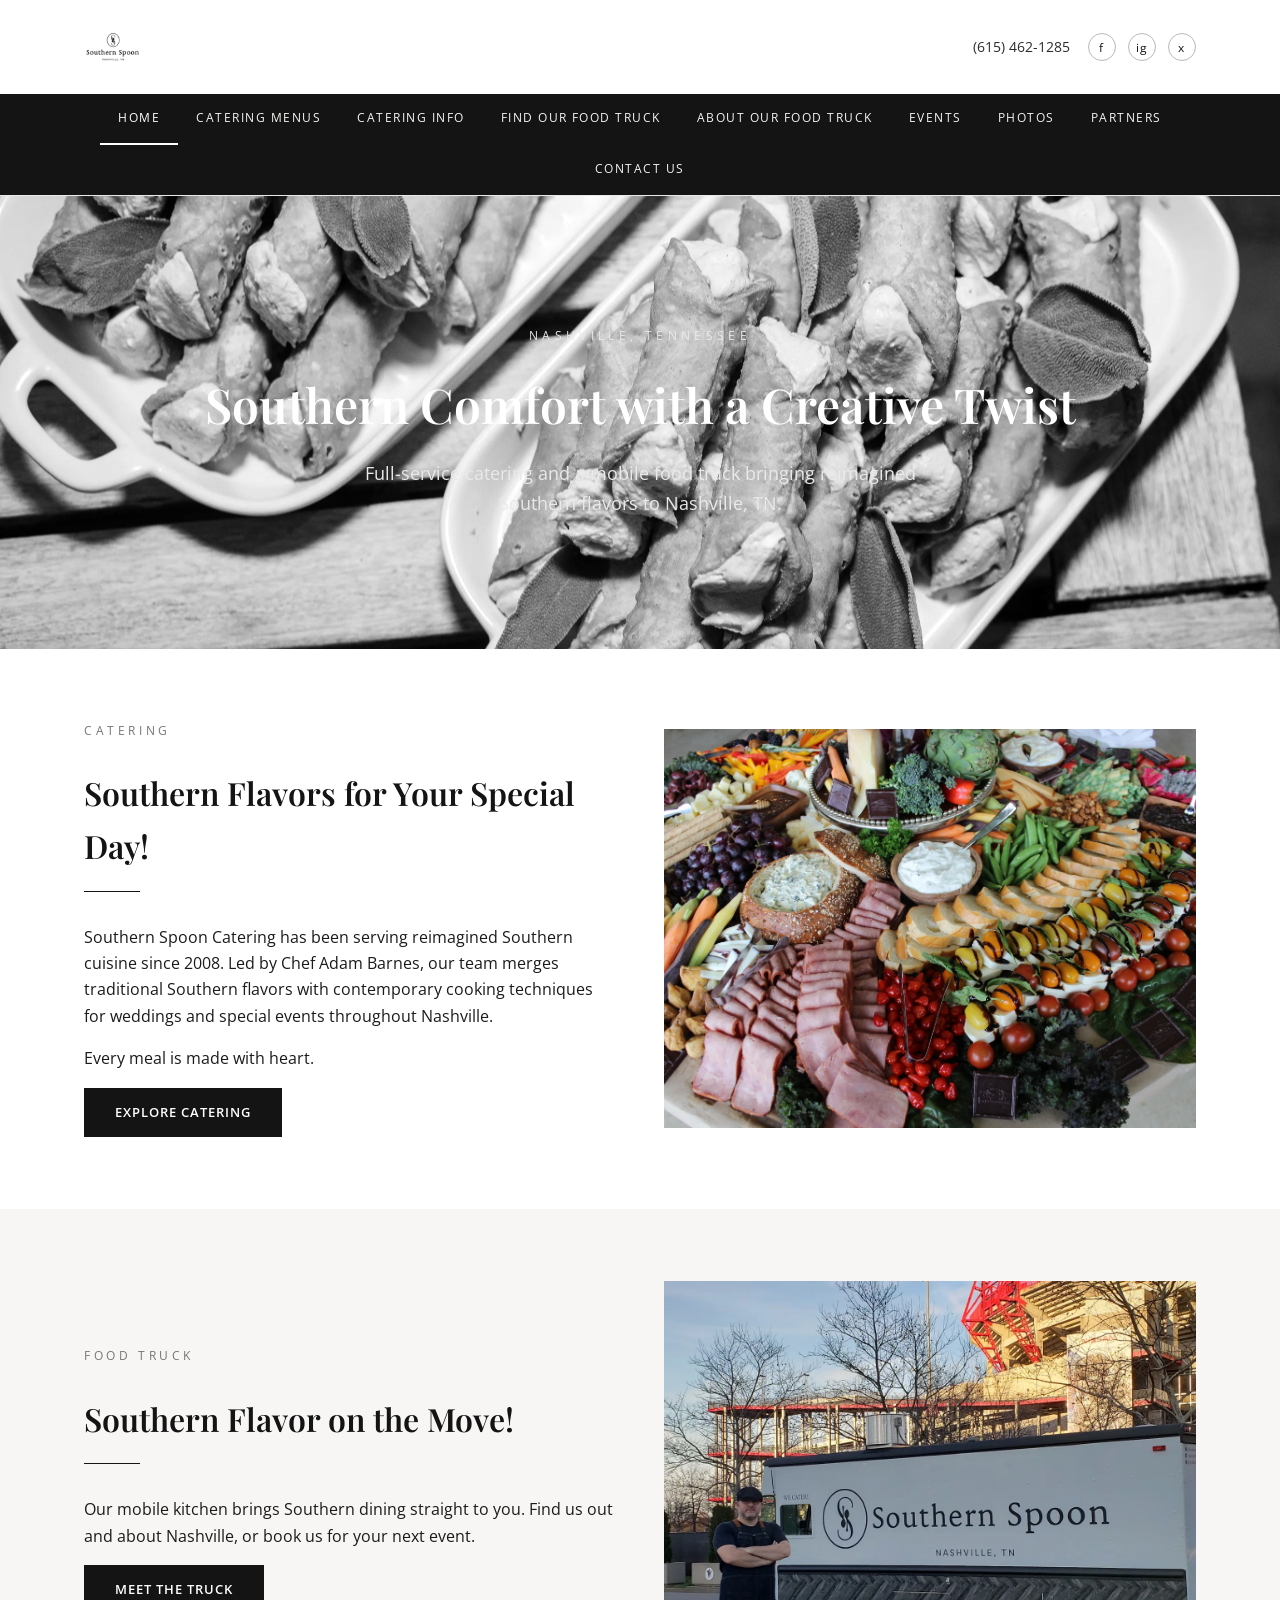
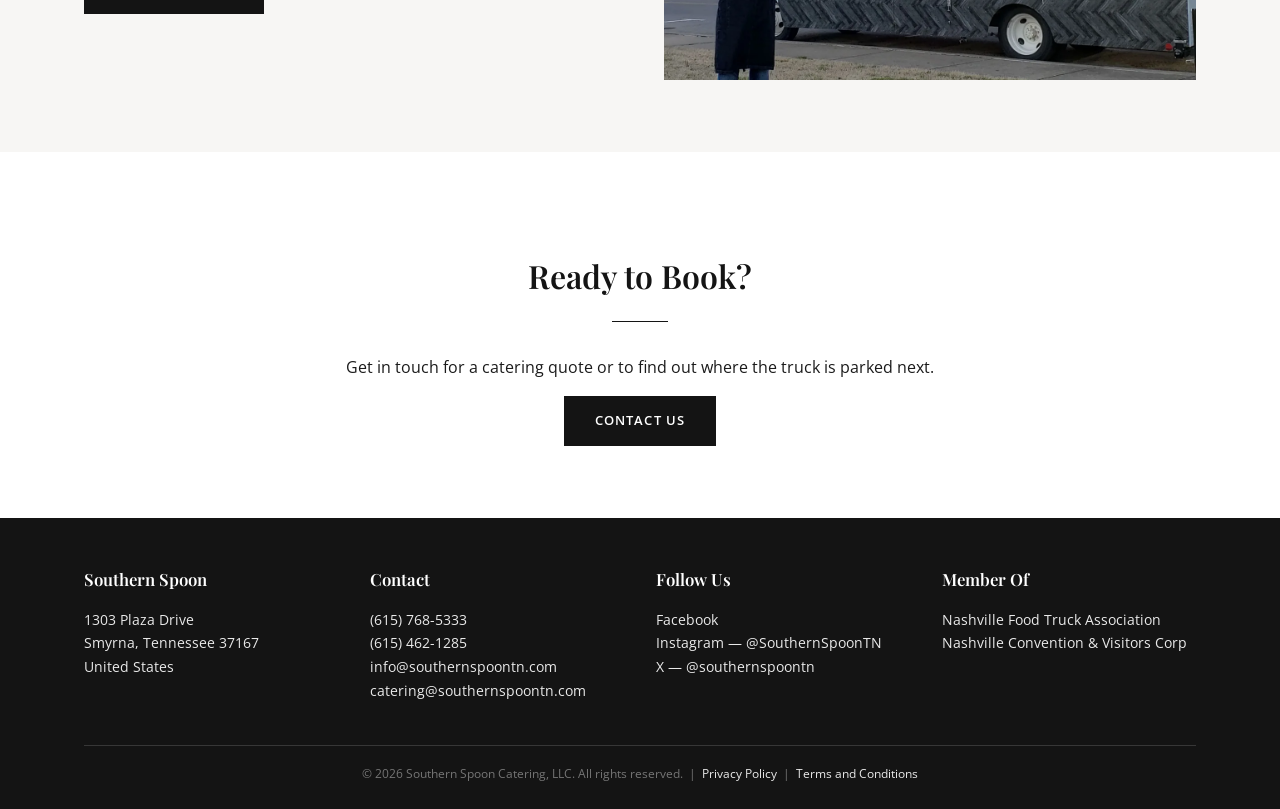
==== index.html @ 8ac3f92f "Elevate design to real black & white brand, wire in real assets, add full SEO - Rebuild stylesheet a" ====
<!DOCTYPE html>
<html lang="en">
<head>
<meta charset="UTF-8">
<meta name="viewport" content="width=device-width, initial-scale=1.0">
<title>Southern Spoon | Nashville Catering &amp; Food Truck</title>
<meta name="description" content="Southern Spoon is a Nashville catering company and food truck serving reimagined Southern comfort food for weddings, corporate events, and parties since 2008.">
<meta name="robots" content="index, follow">
<link rel="canonical" href="https://southernspoontn.com/">
<link rel="icon" href="assets/logos/logo_fb.jpg" type="image/jpeg">

<meta property="og:type" content="website">
<meta property="og:site_name" content="Southern Spoon">
<meta property="og:title" content="Southern Spoon | Nashville Catering & Food Truck">
<meta property="og:description" content="Southern comfort food with a creative twist. Full-service catering and a mobile food truck serving Nashville, TN.">
<meta property="og:url" content="https://southernspoontn.com/">
<meta property="og:image" content="https://southernspoontn.com/assets/images/food-truck-nashville-skyline-dusk-hero.webp">
<meta property="og:locale" content="en_US">
<meta name="twitter:card" content="summary_large_image">
<meta name="twitter:site" content="@southernspoontn">
<meta name="twitter:title" content="Southern Spoon | Nashville Catering & Food Truck">
<meta name="twitter:description" content="Southern comfort food with a creative twist. Full-service catering and a mobile food truck serving Nashville, TN.">
<meta name="twitter:image" content="https://southernspoontn.com/assets/images/food-truck-nashville-skyline-dusk-hero.webp">

<link rel="preconnect" href="https://fonts.googleapis.com">
<link rel="preconnect" href="https://fonts.gstatic.com" crossorigin>
<link href="https://fonts.googleapis.com/css2?family=Open+Sans:wght@400;600;700&family=Playfair+Display:ital,wght@0,600;0,700;1,600&display=swap" rel="stylesheet">
<link rel="stylesheet" href="css/style.css">

<script type="application/ld+json">
{
  "@context": "https://schema.org",
  "@type": "LocalBusiness",
  "name": "Southern Spoon",
  "image": "https://southernspoontn.com/assets/images/food-truck-nashville-skyline-dusk-hero.webp",
  "url": "https://southernspoontn.com/",
  "telephone": "+1-615-462-1285",
  "email": "catering@southernspoontn.com",
  "address": {
    "@type": "PostalAddress",
    "streetAddress": "1303 Plaza Drive",
    "addressLocality": "Smyrna",
    "addressRegion": "TN",
    "postalCode": "37167",
    "addressCountry": "US"
  },
  "geo": {
    "@type": "GeoCoordinates",
    "latitude": "36.1622",
    "longitude": "-86.7744"
  },
  "areaServed": "Nashville, TN",
  "servesCuisine": "Southern",
  "priceRange": "$$"
}
</script>
</head>
<body>

<header class="site-header">
  <div class="header-inner">
    <a href="index.html" class="brand">
      <img class="brand-logo" src="assets/logos/Logo_160x160.png" alt="Southern Spoon — Nashville, TN">
    </a>
    <div class="header-contact">
      <a href="tel:6154621285">(615) 462-1285</a>
      <span class="social-links">
        <a href="#" aria-label="Facebook">f</a>
        <a href="#" aria-label="Instagram">ig</a>
        <a href="#" aria-label="X / Twitter">x</a>
      </span>
    </div>
  </div>
  <nav class="main-nav">
    <ul>
      <li><a href="index.html" class="active">Home</a></li>
      <li><a href="catering-menus.html">Catering Menus</a></li>
      <li><a href="catering-info.html">Catering Info</a></li>
      <li><a href="https://streetfoodfinder.com/southernspoontn" target="_blank" rel="noopener">Find Our Food Truck</a></li>
      <li><a href="about-our-food-truck.html">About our Food Truck</a></li>
      <li><a href="events.html">Events</a></li>
      <li><a href="photos.html">Photos</a></li>
      <li><a href="partners.html">Partners</a></li>
      <li><a href="contact-us.html">Contact Us</a></li>
    </ul>
  </nav>
</header>

<div class="hero">
  <img class="hero-bg photo--mono" src="assets/images/food-truck-nashville-skyline-dusk-hero.webp" alt="Southern Spoon food truck parked in front of the Nashville skyline at dusk" loading="eager" fetchpriority="high">
  <div class="hero-content">
    <span class="eyebrow">Nashville, Tennessee</span>
    <h1>Southern Comfort with a Creative Twist</h1>
    <p>Full-service catering and a mobile food truck bringing reimagined Southern flavors to Nashville, TN.</p>
  </div>
</div>

<section>
  <div class="container two-col">
    <div>
      <span class="eyebrow-label">Catering</span>
      <h2>Southern Flavors for Your Special Day!</h2>
      <hr class="section-divider" style="margin-left:0;">
      <p>Southern Spoon Catering has been serving reimagined Southern cuisine since 2008. Led by Chef Adam Barnes, our team merges traditional Southern flavors with contemporary cooking techniques for weddings and special events throughout Nashville.</p>
      <p>Every meal is made with heart.</p>
      <a class="btn" href="catering-info.html">Explore Catering</a>
    </div>
    <div class="photo-frame">
      <img src="assets/images/charcuterie-roulade-appetizer-platter.webp" alt="Charcuterie and appetizer platter prepared by Southern Spoon catering" loading="lazy">
    </div>
  </div>
</section>

<section class="alt">
  <div class="container two-col">
    <div class="photo-frame" style="order:2;">
      <img src="assets/images/chef-adam-barnes-with-food-truck.webp" alt="Chef Adam Barnes standing beside the Southern Spoon food truck in Nashville" loading="lazy">
    </div>
    <div style="order:1;">
      <span class="eyebrow-label">Food Truck</span>
      <h2>Southern Flavor on the Move!</h2>
      <hr class="section-divider" style="margin-left:0;">
      <p>Our mobile kitchen brings Southern dining straight to you. Find us out and about Nashville, or book us for your next event.</p>
      <a class="btn" href="about-our-food-truck.html">Meet the Truck</a>
    </div>
  </div>
</section>

<section>
  <div class="container" style="text-align:center;">
    <h2>Ready to Book?</h2>
    <hr class="section-divider">
    <p>Get in touch for a catering quote or to find out where the truck is parked next.</p>
    <a class="btn" href="contact-us.html">Contact Us</a>
  </div>
</section>

<footer class="site-footer">
  <div class="container">
    <div class="footer-grid">
      <div>
        <h4>Southern Spoon</h4>
        <p>1303 Plaza Drive<br>Smyrna, Tennessee 37167<br>United States</p>
      </div>
      <div>
        <h4>Contact</h4>
        <p>
          (615) 768-5333<br>
          (615) 462-1285<br>
          <a href="mailto:info@southernspoontn.com">info@southernspoontn.com</a><br>
          <a href="mailto:catering@southernspoontn.com">catering@southernspoontn.com</a>
        </p>
      </div>
      <div>
        <h4>Follow Us</h4>
        <p>
          <a href="#">Facebook</a><br>
          <a href="#">Instagram — @SouthernSpoonTN</a><br>
          <a href="#">X — @southernspoontn</a>
        </p>
      </div>
      <div>
        <h4>Member Of</h4>
        <p>Nashville Food Truck Association<br>Nashville Convention &amp; Visitors Corp</p>
      </div>
    </div>
    <div class="footer-bottom">
      &copy; 2026 Southern Spoon Catering, LLC. All rights reserved. &nbsp;|&nbsp;
      <a href="#">Privacy Policy</a> &nbsp;|&nbsp; <a href="#">Terms and Conditions</a>
    </div>
  </div>
</footer>

</body>
</html>
---- css/style.css ----
/* Southern Spoon — shared styles */

:root {
  --black: #141414;
  --near-black: #1b1b1b;
  --charcoal: #2c2c2c;
  --gray-700: #4a4a4a;
  --gray-500: #757575;
  --gray-300: #b9b9b9;
  --gray-100: #e9e9e9;
  --off-white: #f7f6f4;
  --white: #ffffff;
  --font-heading: 'Playfair Display', Georgia, 'Times New Roman', serif;
  --font-body: 'Open Sans', Arial, sans-serif;
  --max-width: 1160px;
}

* {
  box-sizing: border-box;
}

html, body {
  margin: 0;
  padding: 0;
}

body {
  font-family: var(--font-body);
  color: var(--near-black);
  background: var(--white);
  line-height: 1.65;
  -webkit-font-smoothing: antialiased;
}

a {
  color: var(--black);
  text-decoration: none;
}

img {
  max-width: 100%;
  display: block;
}

/* Selective photo treatment: color for food, true grayscale for
   atmosphere/environment shots — see README for which is which. */
.photo--mono {
  filter: grayscale(1) contrast(1.05);
}

.container {
  max-width: var(--max-width);
  margin: 0 auto;
  padding: 0 24px;
}

/* Header */

.site-header {
  background: var(--white);
  border-bottom: 1px solid var(--gray-100);
  position: sticky;
  top: 0;
  z-index: 100;
}

.header-inner {
  display: flex;
  align-items: center;
  justify-content: space-between;
  padding: 18px 24px;
  max-width: var(--max-width);
  margin: 0 auto;
  gap: 20px;
  flex-wrap: wrap;
}

.brand {
  display: flex;
  align-items: center;
  gap: 14px;
}

.brand-logo {
  height: 58px;
  width: auto;
}

.header-contact {
  display: flex;
  align-items: center;
  gap: 18px;
  font-size: 0.9rem;
}

.header-contact a {
  color: var(--charcoal);
  border-bottom: 1px solid transparent;
}

.header-contact a:hover {
  border-bottom-color: var(--black);
}

.social-links {
  display: flex;
  gap: 12px;
}

.social-links a {
  color: var(--black);
  font-size: 0.72rem;
  letter-spacing: 0.1em;
  border: 1px solid var(--gray-300);
  border-radius: 50%;
  width: 28px;
  height: 28px;
  display: flex;
  align-items: center;
  justify-content: center;
}

.social-links a:hover {
  background: var(--black);
  color: var(--white);
  border-color: var(--black);
}

nav.main-nav {
  background: var(--black);
}

nav.main-nav ul {
  list-style: none;
  display: flex;
  flex-wrap: wrap;
  justify-content: center;
  margin: 0;
  padding: 0;
  max-width: var(--max-width);
  margin: 0 auto;
}

nav.main-nav a {
  display: block;
  padding: 14px 18px;
  color: var(--off-white);
  font-size: 0.78rem;
  letter-spacing: 0.12em;
  text-transform: uppercase;
  border-bottom: 2px solid transparent;
}

nav.main-nav a:hover,
nav.main-nav a.active {
  border-bottom-color: var(--white);
  color: var(--white);
}

/* Hero */

.hero {
  position: relative;
  color: var(--white);
  padding: 130px 24px;
  text-align: center;
  background-color: var(--black);
  overflow: hidden;
}

.hero-bg {
  position: absolute;
  inset: 0;
  width: 100%;
  height: 100%;
  object-fit: cover;
  z-index: 0;
}

.hero::before {
  content: '';
  position: absolute;
  inset: 0;
  background: rgba(10, 10, 10, 0.48);
  z-index: 0;
}

.hero-content {
  position: relative;
  z-index: 1;
}

.hero .eyebrow {
  display: block;
  font-size: 0.78rem;
  letter-spacing: 0.35em;
  text-transform: uppercase;
  margin-bottom: 18px;
  color: var(--gray-100);
}

.hero h1 {
  font-family: var(--font-heading);
  font-size: 3rem;
  margin: 0 0 14px;
  color: var(--white);
  font-weight: 600;
}

.hero p {
  font-size: 1.15rem;
  max-width: 600px;
  margin: 0 auto;
  color: var(--gray-100);
}

.page-hero {
  padding: 90px 24px;
}

.page-hero h1 {
  font-size: 2.3rem;
}

/* Sections */

section {
  padding: 72px 0;
}

section.alt {
  background: var(--off-white);
}

h1, h2, h3 {
  font-family: var(--font-heading);
  color: var(--black);
  font-weight: 600;
}

h2 {
  font-size: 2rem;
  margin-bottom: 8px;
}

.eyebrow-label {
  display: block;
  font-family: var(--font-body);
  font-size: 0.75rem;
  letter-spacing: 0.3em;
  text-transform: uppercase;
  color: var(--gray-500);
  margin-bottom: 10px;
}

.section-divider {
  width: 56px;
  height: 1px;
  background: var(--black);
  border: none;
  margin: 18px auto 32px;
}

.two-col {
  display: grid;
  grid-template-columns: 1fr 1fr;
  gap: 48px;
  align-items: center;
}

.photo-frame {
  overflow: hidden;
  background: var(--gray-100);
}

.photo-frame img {
  width: 100%;
  height: 100%;
  object-fit: cover;
  aspect-ratio: 4 / 3;
}

.image-placeholder {
  background: var(--off-white);
  border: 1px dashed var(--gray-300);
  min-height: 220px;
  display: flex;
  align-items: center;
  justify-content: center;
  color: var(--gray-500);
  font-size: 0.9rem;
  text-align: center;
  padding: 16px;
}

.btn {
  display: inline-block;
  background: var(--black);
  color: var(--white);
  padding: 13px 30px;
  font-weight: 600;
  letter-spacing: 0.08em;
  text-transform: uppercase;
  font-size: 0.8rem;
  border: 1.5px solid var(--black);
  cursor: pointer;
}

.btn:hover {
  background: var(--white);
  color: var(--black);
  text-decoration: none;
}

.btn-outline {
  background: transparent;
  color: var(--white);
  border: 1.5px solid var(--white);
}

.btn-outline:hover {
  background: var(--white);
  color: var(--black);
}

/* Cards / grids */

.card-grid {
  display: grid;
  grid-template-columns: repeat(auto-fit, minmax(240px, 1fr));
  gap: 28px;
}

.card {
  background: var(--white);
  border: 1px solid var(--gray-100);
  padding: 28px;
}

.card h3 {
  margin-top: 0;
  font-size: 1.25rem;
}

.price {
  color: var(--black);
  font-weight: 700;
  font-size: 1.05rem;
  letter-spacing: 0.02em;
}

/* Lists */

.plain-list {
  list-style: none;
  padding: 0;
  margin: 0;
}

.plain-list li {
  padding: 8px 0;
  border-bottom: 1px solid var(--gray-100);
}

.tag-list {
  display: flex;
  flex-wrap: wrap;
  gap: 10px;
  list-style: none;
  padding: 0;
  margin: 0;
}

.tag-list li {
  background: var(--white);
  border: 1px solid var(--gray-300);
  padding: 9px 16px;
  font-size: 0.88rem;
  color: var(--charcoal);
}

/* Photo gallery */

.gallery-grid {
  display: grid;
  grid-template-columns: repeat(auto-fit, minmax(260px, 1fr));
  gap: 4px;
}

.gallery-grid figure {
  margin: 0;
  overflow: hidden;
  position: relative;
}

.gallery-grid img {
  width: 100%;
  height: 100%;
  object-fit: cover;
  aspect-ratio: 4 / 3;
  transition: transform 0.4s ease;
}

.gallery-grid a:hover img {
  transform: scale(1.04);
}

.gallery-grid figcaption {
  position: absolute;
  left: 0;
  right: 0;
  bottom: 0;
  padding: 10px 14px;
  font-size: 0.78rem;
  letter-spacing: 0.03em;
  color: var(--white);
  background: linear-gradient(transparent, rgba(0,0,0,0.65));
  opacity: 0;
  transition: opacity 0.3s ease;
}

.gallery-grid a:hover figcaption {
  opacity: 1;
}

/* Contact form */

.contact-layout {
  display: grid;
  grid-template-columns: 1.1fr 0.9fr;
  gap: 56px;
}

form.contact-form {
  display: grid;
  gap: 16px;
}

form.contact-form label {
  display: block;
  font-weight: 600;
  margin-bottom: 6px;
  color: var(--black);
  font-size: 0.85rem;
  letter-spacing: 0.03em;
}

form.contact-form input {
  width: 100%;
  padding: 11px 12px;
  border: 1px solid var(--gray-300);
  border-radius: 0;
  font-size: 1rem;
  font-family: inherit;
  background: var(--white);
}

form.contact-form input:focus {
  outline: none;
  border-color: var(--black);
}

form.contact-form .required {
  color: var(--charcoal);
}

.form-note {
  font-size: 0.8rem;
  color: var(--gray-500);
}

.contact-details {
  background: var(--off-white);
  padding: 34px;
  margin: 0;
}

.contact-details dt {
  font-weight: 700;
  color: var(--black);
  margin-top: 16px;
  font-size: 0.78rem;
  letter-spacing: 0.1em;
  text-transform: uppercase;
}

.contact-details dd {
  margin: 4px 0 0;
}

/* Footer */

.site-footer {
  background: var(--black);
  color: var(--gray-100);
  padding: 48px 0 24px;
  font-size: 0.9rem;
}

.footer-grid {
  display: grid;
  grid-template-columns: repeat(auto-fit, minmax(220px, 1fr));
  gap: 32px;
  margin-bottom: 28px;
}

.site-footer h4 {
  color: var(--white);
  font-family: var(--font-heading);
  margin: 0 0 12px;
  font-size: 1.05rem;
  font-weight: 600;
}

.site-footer a {
  color: var(--gray-100);
}

.site-footer a:hover {
  color: var(--white);
}

.footer-bottom {
  border-top: 1px solid rgba(255,255,255,0.15);
  padding-top: 18px;
  text-align: center;
  font-size: 0.78rem;
  color: var(--gray-500);
}

/* Responsive */

@media (max-width: 900px) {
  .two-col,
  .contact-layout {
    grid-template-columns: 1fr;
    gap: 32px;
  }
}

@media (max-width: 800px) {
  .header-inner {
    justify-content: center;
    text-align: center;
    padding: 14px 20px;
    gap: 12px;
  }

  .brand-logo {
    height: 48px;
  }

  .header-contact {
    font-size: 0.85rem;
    gap: 14px;
  }

  nav.main-nav a {
    padding: 11px 12px;
    font-size: 0.72rem;
  }

  .hero {
    padding: 70px 20px;
  }

  .hero h1 {
    font-size: 2.1rem;
  }

  .page-hero {
    padding: 56px 20px;
  }

  .page-hero h1 {
    font-size: 1.9rem;
  }

  section {
    padding: 48px 0;
  }

  h2 {
    font-size: 1.6rem;
  }

  .contact-details {
    padding: 24px;
  }
}

@media (max-width: 420px) {
  .hero h1 {
    font-size: 1.75rem;
  }

  .hero p {
    font-size: 1rem;
  }

  nav.main-nav a {
    padding: 10px 9px;
    font-size: 0.68rem;
    letter-spacing: 0.06em;
  }

  .btn {
    padding: 12px 22px;
    font-size: 0.75rem;
  }

  .vendor-grid a {
    padding: 16px;
  }
}
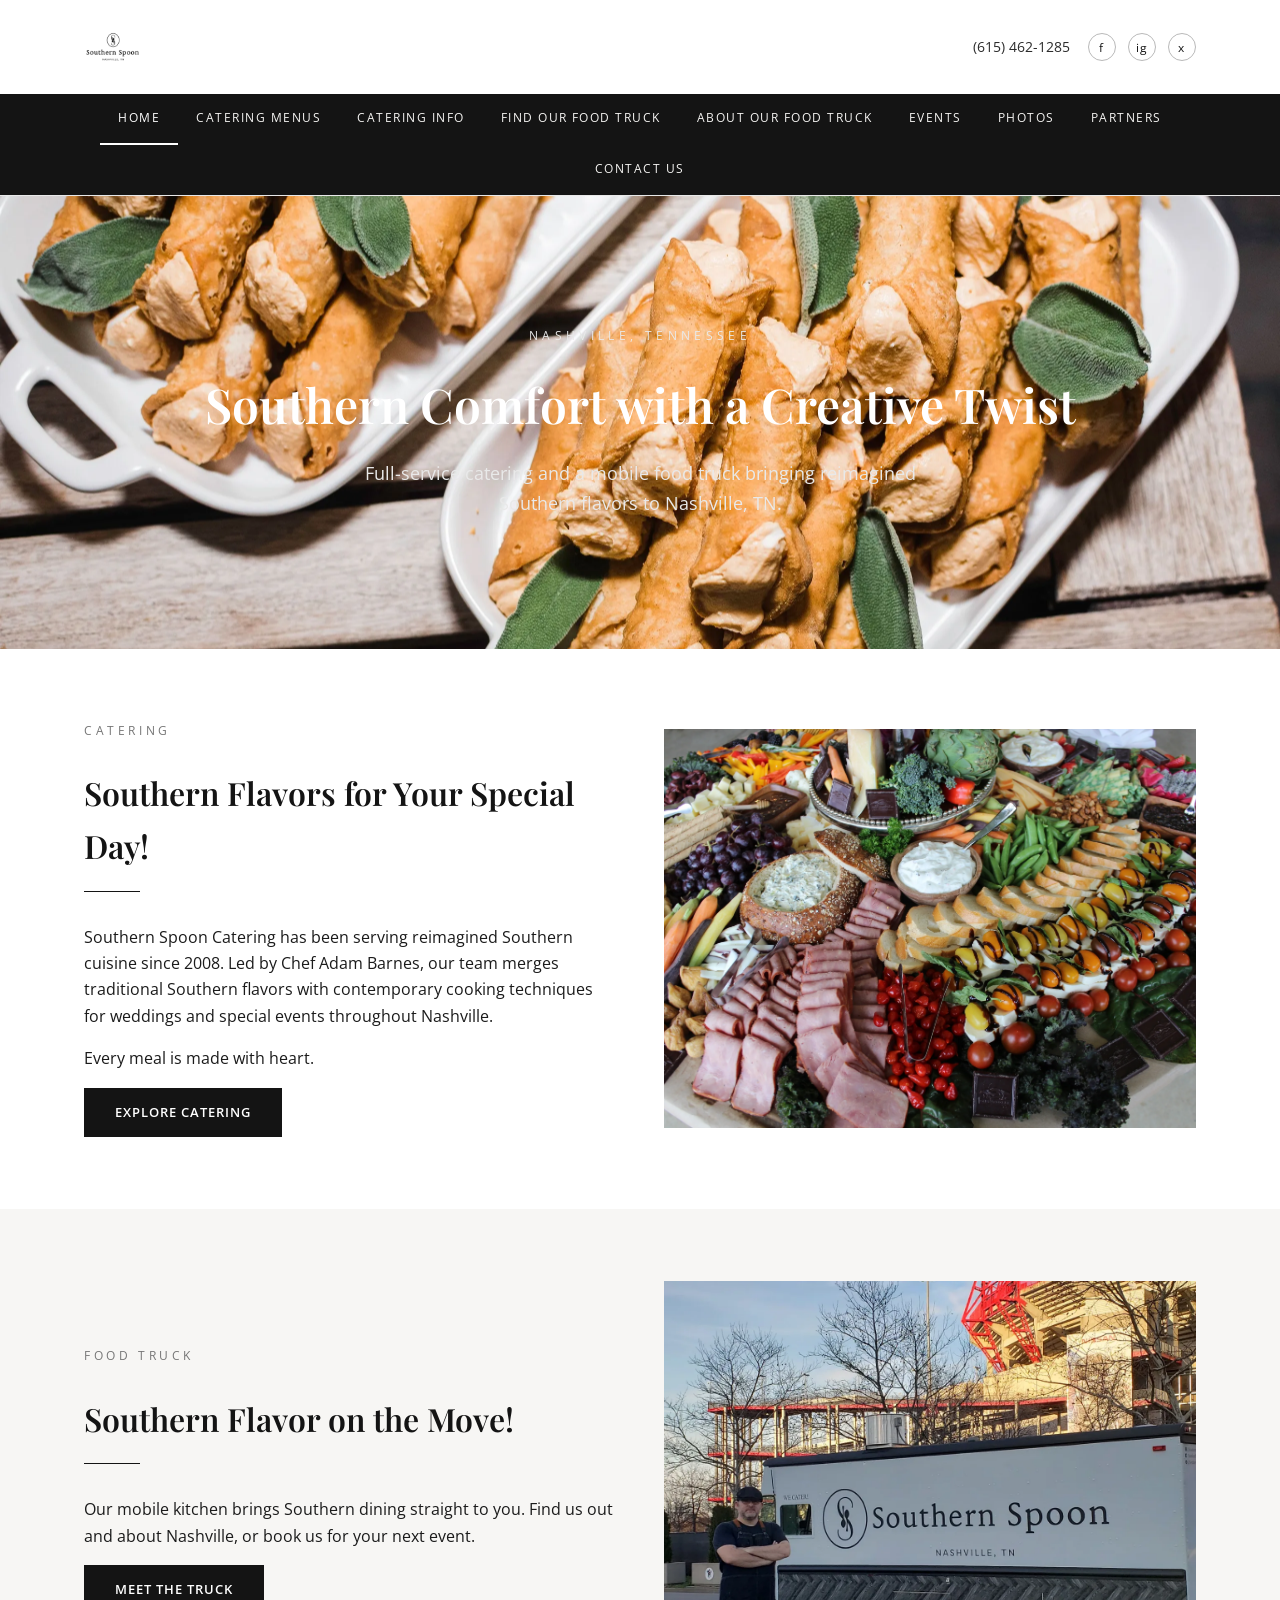
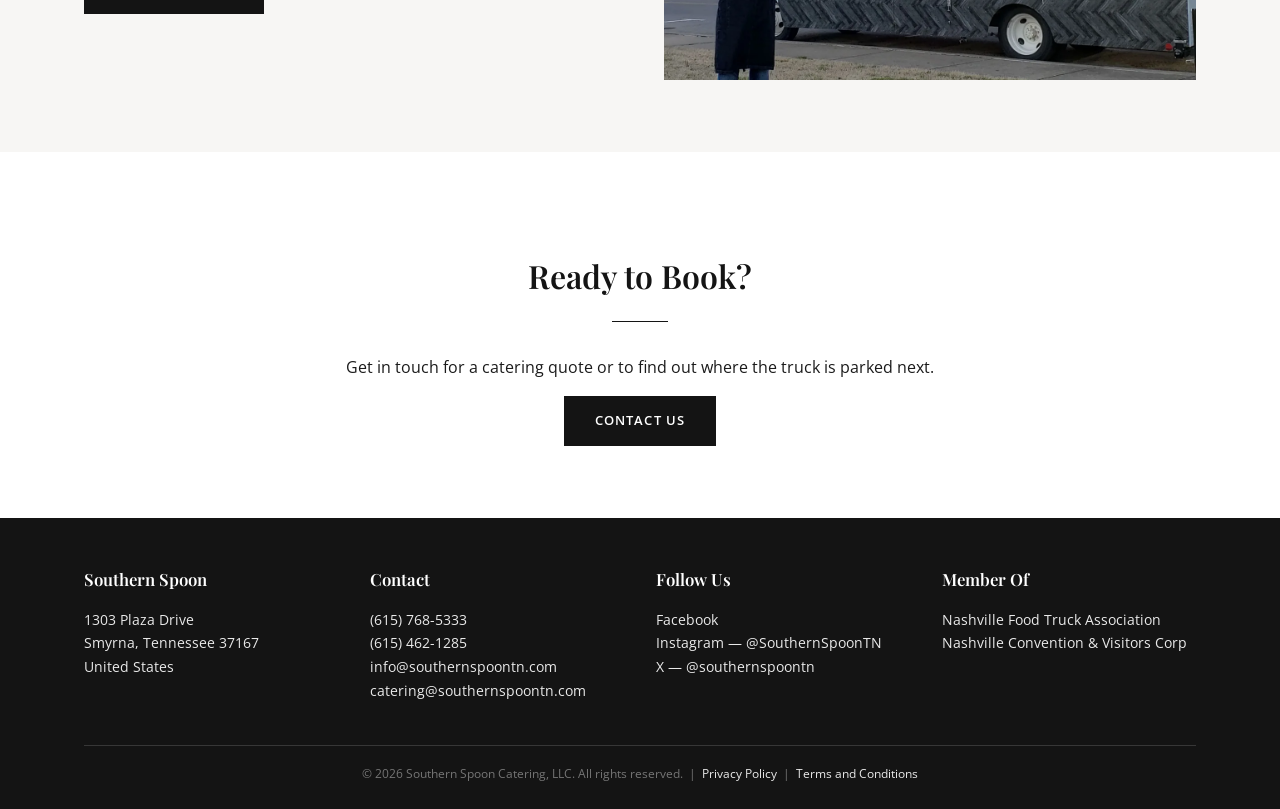
==== commit 7bfd4941: "Remove black & white photo treatment, all photography now full color Co-Authored-By: Claude Sonnet 5" ====
--- a/index.html
+++ b/index.html
@@ -87,7 +87,7 @@
 </header>
 
 <div class="hero">
-  <img class="hero-bg photo--mono" src="assets/images/food-truck-nashville-skyline-dusk-hero.webp" alt="Southern Spoon food truck parked in front of the Nashville skyline at dusk" loading="eager" fetchpriority="high">
+  <img class="hero-bg" src="assets/images/food-truck-nashville-skyline-dusk-hero.webp" alt="Southern Spoon food truck parked in front of the Nashville skyline at dusk" loading="eager" fetchpriority="high">
   <div class="hero-content">
     <span class="eyebrow">Nashville, Tennessee</span>
     <h1>Southern Comfort with a Creative Twist</h1>
--- a/css/style.css
+++ b/css/style.css
@@ -42,12 +42,6 @@
   display: block;
 }
 
-/* Selective photo treatment: color for food, true grayscale for
-   atmosphere/environment shots — see README for which is which. */
-.photo--mono {
-  filter: grayscale(1) contrast(1.05);
-}
-
 .container {
   max-width: var(--max-width);
   margin: 0 auto;
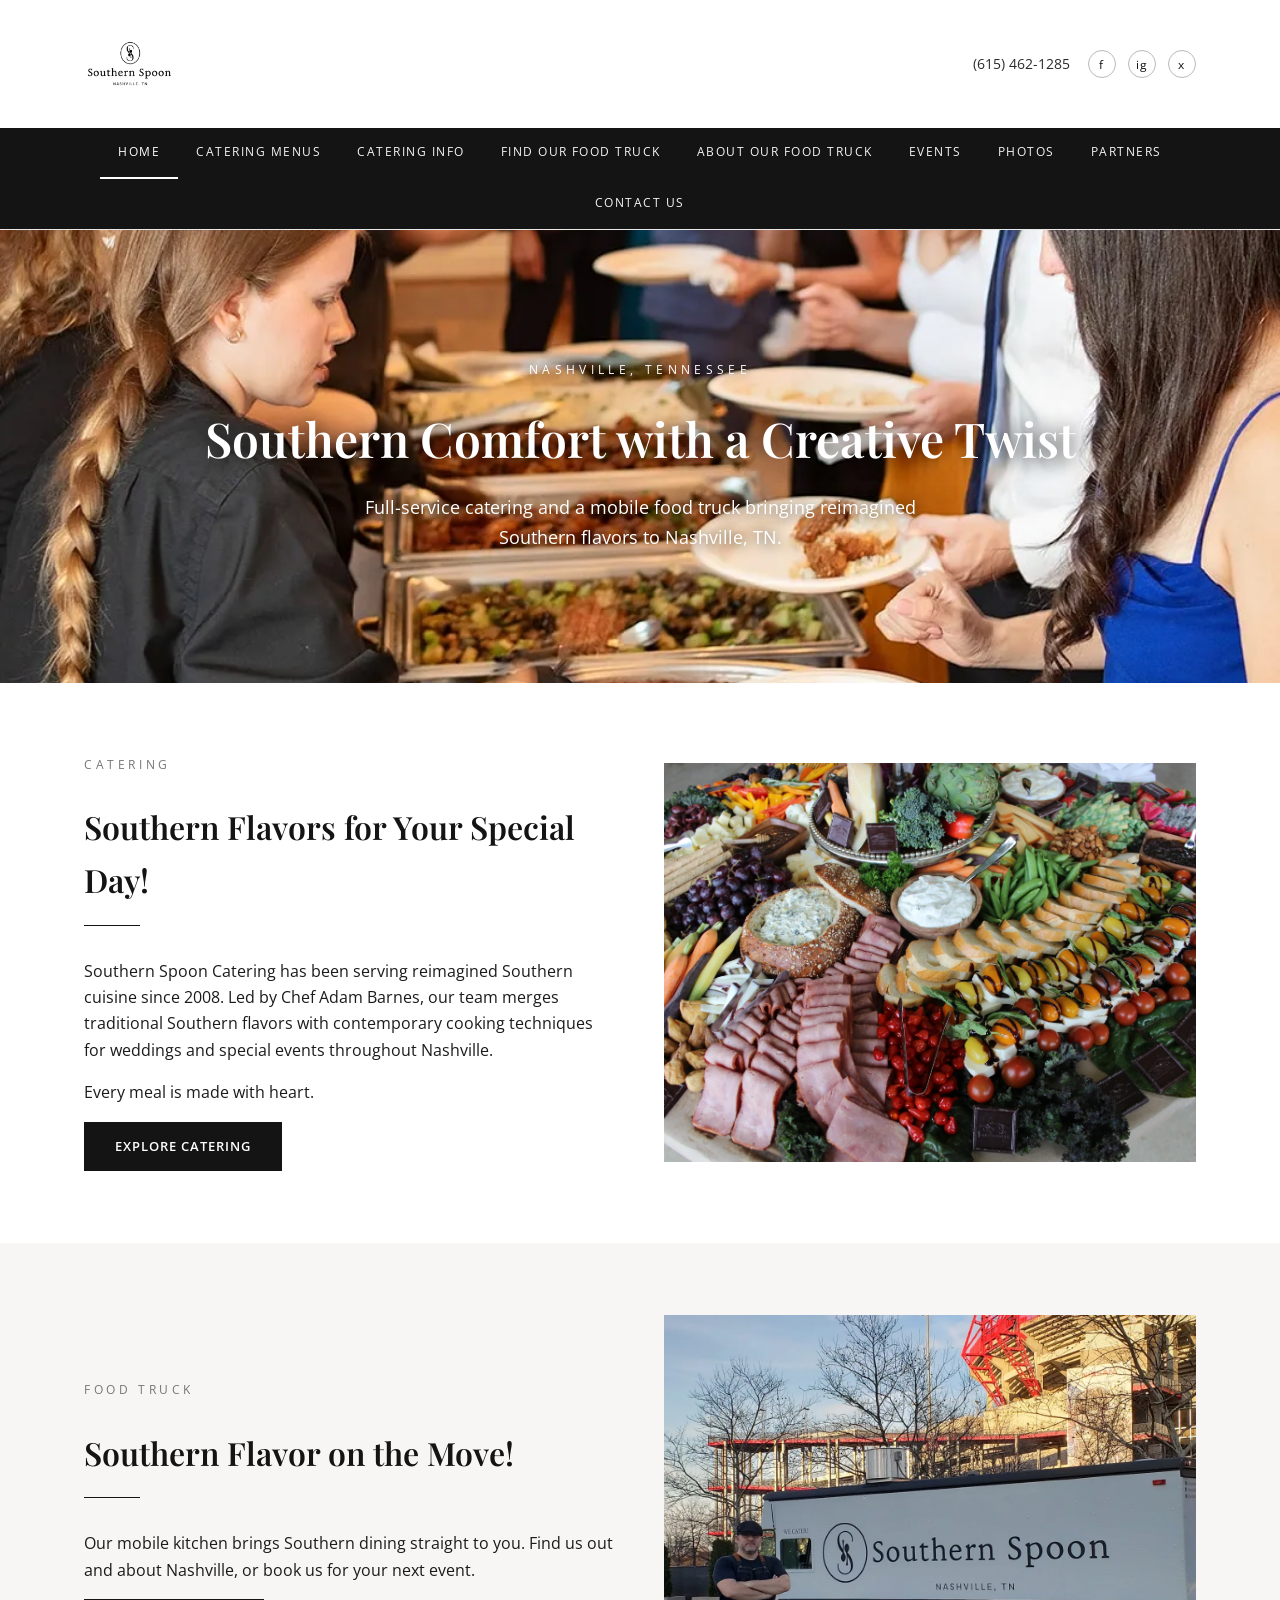
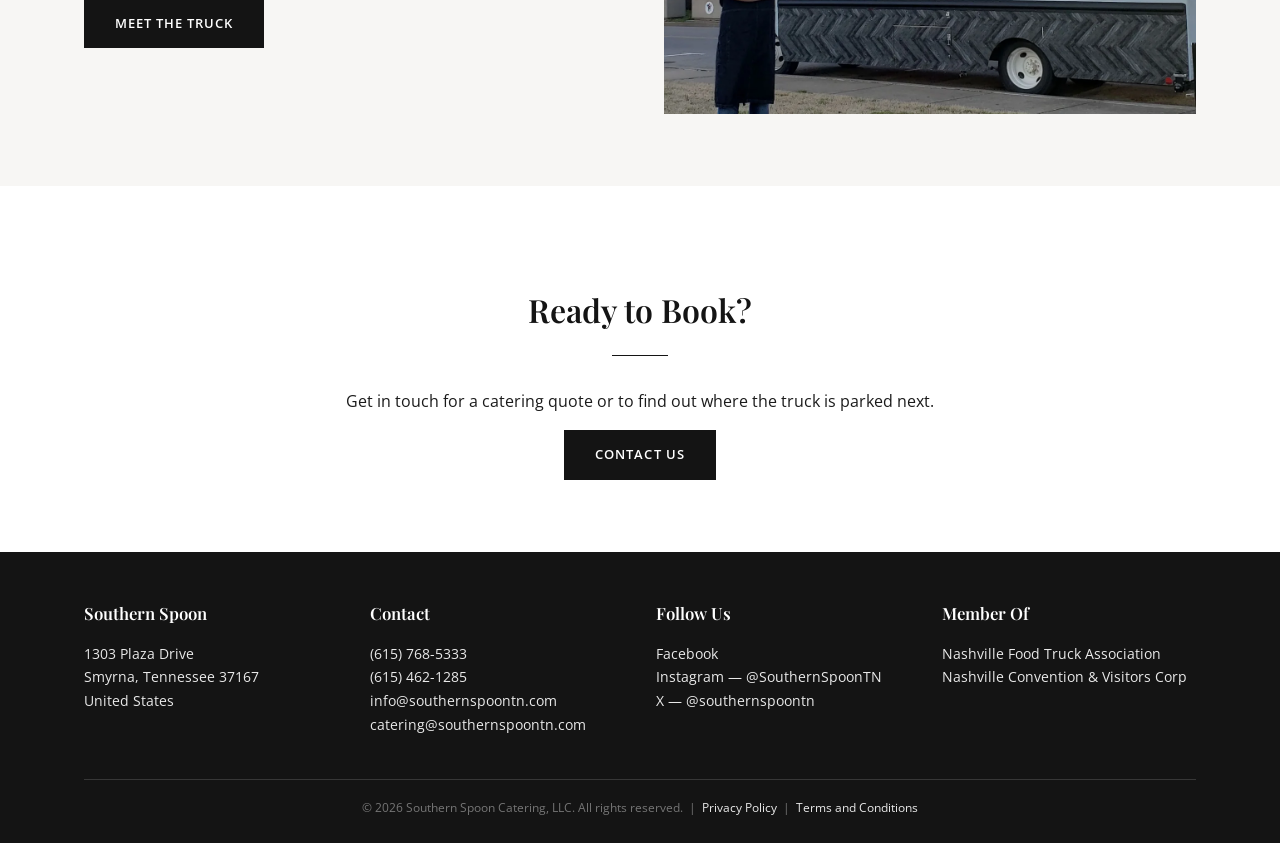
==== commit 51aa4cf8: "Match hero photos to the real original site, fix logo size and text contrast - Pulled the actual ori" ====
--- a/index.html
+++ b/index.html
@@ -14,13 +14,13 @@
 <meta property="og:title" content="Southern Spoon | Nashville Catering & Food Truck">
 <meta property="og:description" content="Southern comfort food with a creative twist. Full-service catering and a mobile food truck serving Nashville, TN.">
 <meta property="og:url" content="https://southernspoontn.com/">
-<meta property="og:image" content="https://southernspoontn.com/assets/images/food-truck-nashville-skyline-dusk-hero.webp">
+<meta property="og:image" content="https://southernspoontn.com/assets/images/wedding-buffet-guests-being-served.webp">
 <meta property="og:locale" content="en_US">
 <meta name="twitter:card" content="summary_large_image">
 <meta name="twitter:site" content="@southernspoontn">
 <meta name="twitter:title" content="Southern Spoon | Nashville Catering & Food Truck">
 <meta name="twitter:description" content="Southern comfort food with a creative twist. Full-service catering and a mobile food truck serving Nashville, TN.">
-<meta name="twitter:image" content="https://southernspoontn.com/assets/images/food-truck-nashville-skyline-dusk-hero.webp">
+<meta name="twitter:image" content="https://southernspoontn.com/assets/images/wedding-buffet-guests-being-served.webp">
 
 <link rel="preconnect" href="https://fonts.googleapis.com">
 <link rel="preconnect" href="https://fonts.gstatic.com" crossorigin>
@@ -32,7 +32,7 @@
   "@context": "https://schema.org",
   "@type": "LocalBusiness",
   "name": "Southern Spoon",
-  "image": "https://southernspoontn.com/assets/images/food-truck-nashville-skyline-dusk-hero.webp",
+  "image": "https://southernspoontn.com/assets/images/wedding-buffet-guests-being-served.webp",
   "url": "https://southernspoontn.com/",
   "telephone": "+1-615-462-1285",
   "email": "catering@southernspoontn.com",
@@ -87,7 +87,7 @@
 </header>
 
 <div class="hero">
-  <img class="hero-bg" src="assets/images/food-truck-nashville-skyline-dusk-hero.webp" alt="Southern Spoon food truck parked in front of the Nashville skyline at dusk" loading="eager" fetchpriority="high">
+  <img class="hero-bg" src="assets/images/wedding-buffet-guests-being-served.webp" alt="Guests being served at a Southern Spoon catered wedding reception cocktail hour" loading="eager" fetchpriority="high">
   <div class="hero-content">
     <span class="eyebrow">Nashville, Tennessee</span>
     <h1>Southern Comfort with a Creative Twist</h1>
--- a/css/style.css
+++ b/css/style.css
@@ -76,7 +76,7 @@
 }
 
 .brand-logo {
-  height: 58px;
+  height: 92px;
   width: auto;
 }
 
@@ -175,7 +175,7 @@
   content: '';
   position: absolute;
   inset: 0;
-  background: rgba(10, 10, 10, 0.48);
+  background: linear-gradient(180deg, rgba(0,0,0,0.55) 0%, rgba(0,0,0,0.68) 55%, rgba(0,0,0,0.78) 100%);
   z-index: 0;
 }
 
@@ -190,7 +190,8 @@
   letter-spacing: 0.35em;
   text-transform: uppercase;
   margin-bottom: 18px;
-  color: var(--gray-100);
+  color: var(--white);
+  text-shadow: 0 1px 12px rgba(0,0,0,0.9);
 }
 
 .hero h1 {
@@ -199,13 +200,15 @@
   margin: 0 0 14px;
   color: var(--white);
   font-weight: 600;
+  text-shadow: 0 2px 20px rgba(0,0,0,0.85);
 }
 
 .hero p {
   font-size: 1.15rem;
   max-width: 600px;
   margin: 0 auto;
-  color: var(--gray-100);
+  color: var(--white);
+  text-shadow: 0 1px 14px rgba(0,0,0,0.9);
 }
 
 .page-hero {
@@ -336,6 +339,19 @@
   font-size: 1.25rem;
 }
 
+.card-image {
+  margin: -28px -28px 20px;
+  aspect-ratio: 16 / 9;
+  overflow: hidden;
+  background: var(--off-white);
+}
+
+.card-image img {
+  width: 100%;
+  height: 100%;
+  object-fit: cover;
+}
+
 .price {
   color: var(--black);
   font-weight: 700;
@@ -541,7 +557,7 @@
   }
 
   .brand-logo {
-    height: 48px;
+    height: 68px;
   }
 
   .header-contact {
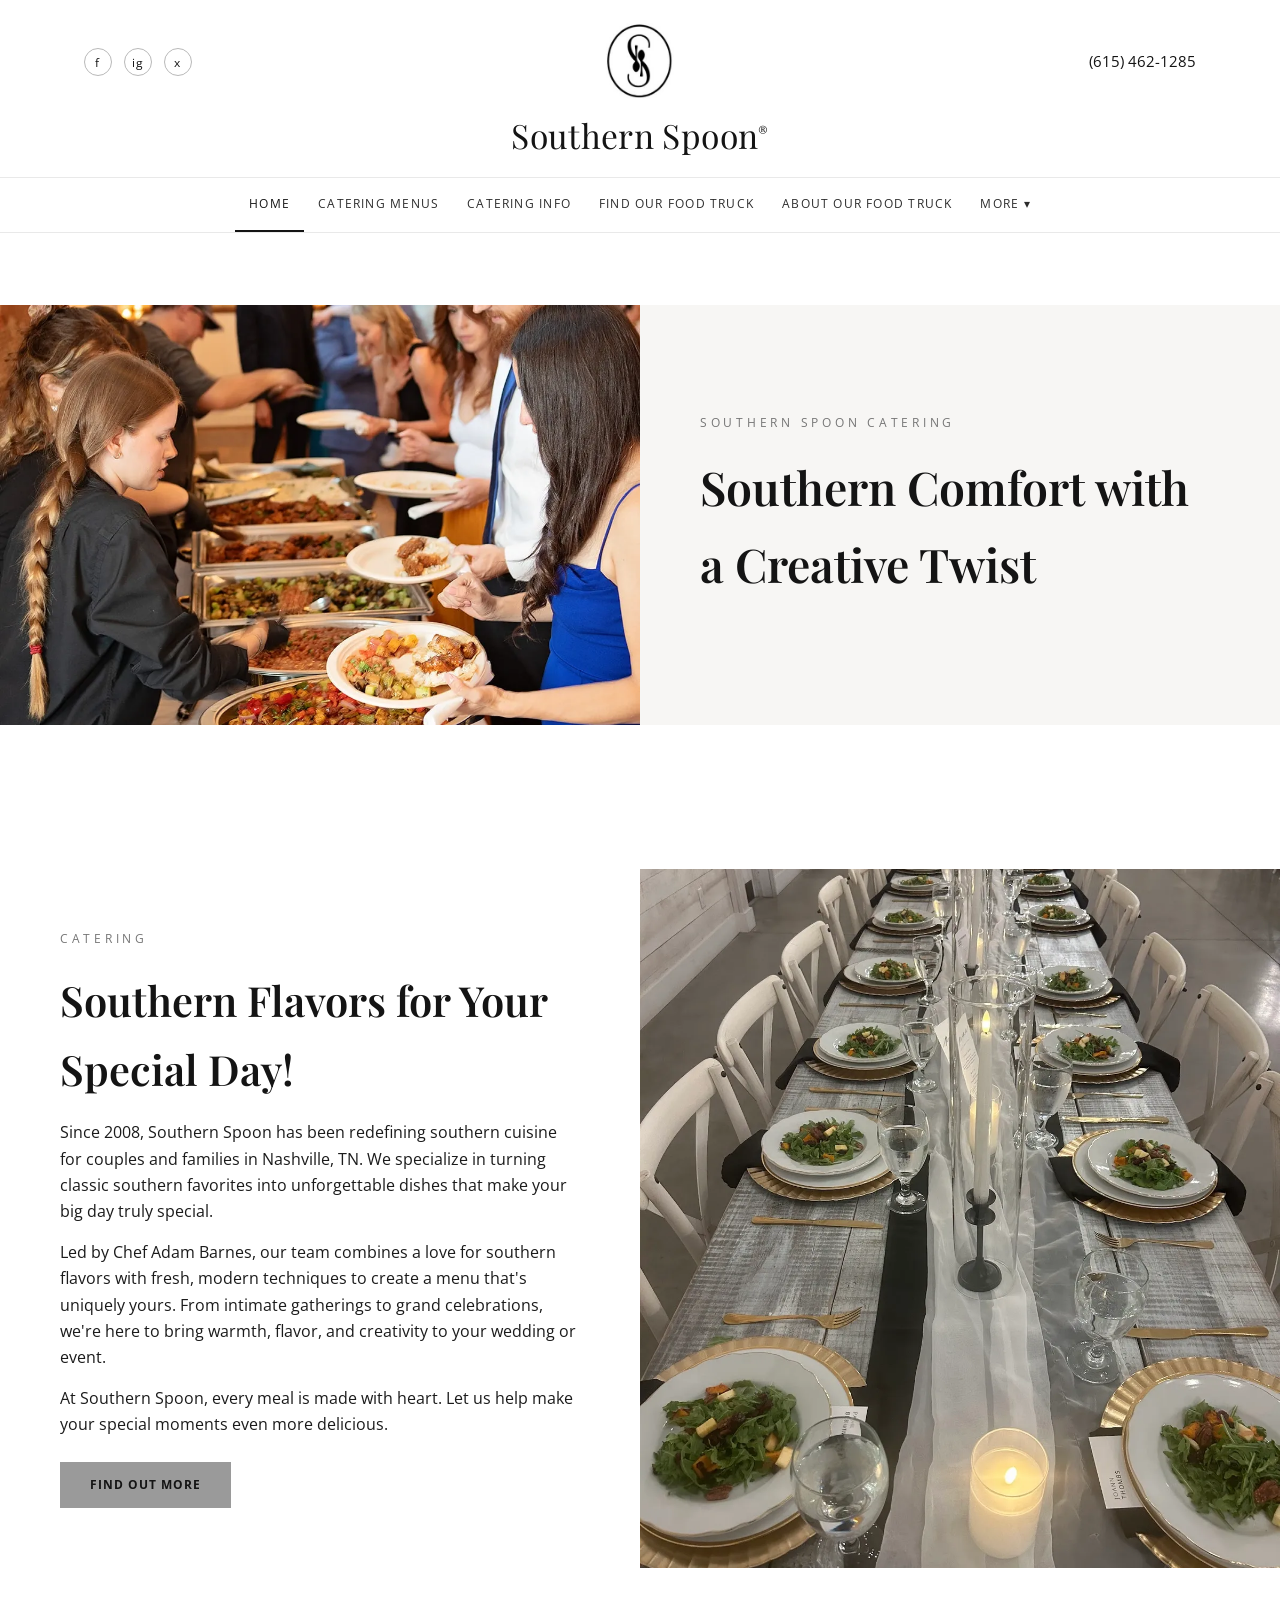
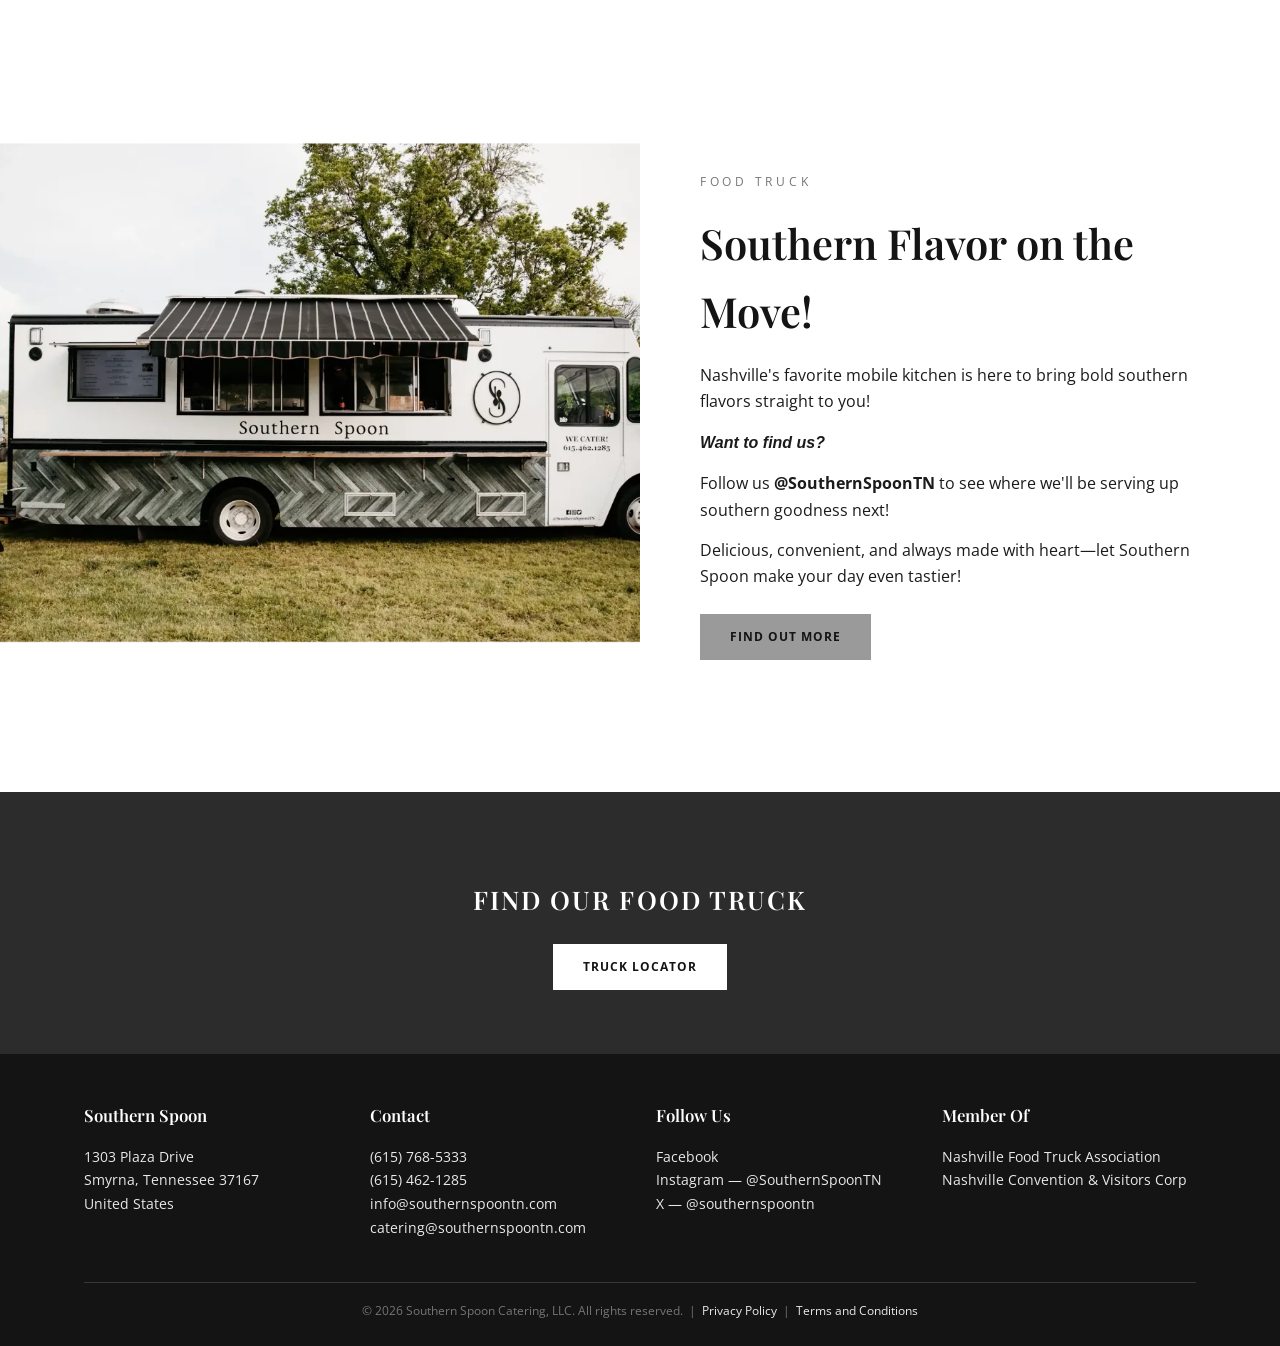
==== commit 5cd466df: "Restructure header and homepage to match real site's split-screen layout - New header: centered mono" ====
--- a/index.html
+++ b/index.html
@@ -58,19 +58,18 @@
 <body>
 
 <header class="site-header">
-  <div class="header-inner">
-    <a href="index.html" class="brand">
-      <img class="brand-logo" src="assets/logos/Logo_160x160.png" alt="Southern Spoon — Nashville, TN">
+  <div class="header-top">
+    <div class="social-links">
+      <a href="#" aria-label="Facebook">f</a>
+      <a href="#" aria-label="Instagram">ig</a>
+      <a href="#" aria-label="X / Twitter">x</a>
+    </div>
+    <a href="index.html" class="brand-monogram">
+      <img src="assets/logos/logo_fb.jpg" alt="Southern Spoon monogram">
     </a>
-    <div class="header-contact">
-      <a href="tel:6154621285">(615) 462-1285</a>
-      <span class="social-links">
-        <a href="#" aria-label="Facebook">f</a>
-        <a href="#" aria-label="Instagram">ig</a>
-        <a href="#" aria-label="X / Twitter">x</a>
-      </span>
-    </div>
+    <div class="header-phone"><a href="tel:6154621285">(615) 462-1285</a></div>
   </div>
+  <div class="brand-wordmark"><a href="index.html">Southern Spoon<sup>&reg;</sup></a></div>
   <nav class="main-nav">
     <ul>
       <li><a href="index.html" class="active">Home</a></li>
@@ -78,60 +77,62 @@
       <li><a href="catering-info.html">Catering Info</a></li>
       <li><a href="https://streetfoodfinder.com/southernspoontn" target="_blank" rel="noopener">Find Our Food Truck</a></li>
       <li><a href="about-our-food-truck.html">About our Food Truck</a></li>
-      <li><a href="events.html">Events</a></li>
-      <li><a href="photos.html">Photos</a></li>
-      <li><a href="partners.html">Partners</a></li>
-      <li><a href="contact-us.html">Contact Us</a></li>
+      <li class="has-dropdown">
+        <button type="button" class="dropdown-toggle">More &#9662;</button>
+        <ul class="dropdown">
+          <li><a href="events.html">Events</a></li>
+          <li><a href="photos.html">Photos</a></li>
+          <li><a href="partners.html">Partners</a></li>
+          <li><a href="contact-us.html">Contact Us</a></li>
+        </ul>
+      </li>
     </ul>
   </nav>
 </header>
 
-<div class="hero">
-  <img class="hero-bg" src="assets/images/wedding-buffet-guests-being-served.webp" alt="Guests being served at a Southern Spoon catered wedding reception cocktail hour" loading="eager" fetchpriority="high">
-  <div class="hero-content">
-    <span class="eyebrow">Nashville, Tennessee</span>
+<section class="split-section split-hero">
+  <div class="split-media">
+    <img src="assets/images/wedding-buffet-guests-being-served.webp" alt="Guests being served at a Southern Spoon catered wedding reception cocktail hour" loading="eager" fetchpriority="high">
+  </div>
+  <div class="split-copy">
+    <span class="eyebrow">Southern Spoon Catering</span>
     <h1>Southern Comfort with a Creative Twist</h1>
-    <p>Full-service catering and a mobile food truck bringing reimagined Southern flavors to Nashville, TN.</p>
-  </div>
-</div>
-
-<section>
-  <div class="container two-col">
-    <div>
-      <span class="eyebrow-label">Catering</span>
-      <h2>Southern Flavors for Your Special Day!</h2>
-      <hr class="section-divider" style="margin-left:0;">
-      <p>Southern Spoon Catering has been serving reimagined Southern cuisine since 2008. Led by Chef Adam Barnes, our team merges traditional Southern flavors with contemporary cooking techniques for weddings and special events throughout Nashville.</p>
-      <p>Every meal is made with heart.</p>
-      <a class="btn" href="catering-info.html">Explore Catering</a>
-    </div>
-    <div class="photo-frame">
-      <img src="assets/images/charcuterie-roulade-appetizer-platter.webp" alt="Charcuterie and appetizer platter prepared by Southern Spoon catering" loading="lazy">
-    </div>
   </div>
 </section>
 
-<section class="alt">
-  <div class="container two-col">
-    <div class="photo-frame" style="order:2;">
-      <img src="assets/images/chef-adam-barnes-with-food-truck.webp" alt="Chef Adam Barnes standing beside the Southern Spoon food truck in Nashville" loading="lazy">
-    </div>
-    <div style="order:1;">
-      <span class="eyebrow-label">Food Truck</span>
-      <h2>Southern Flavor on the Move!</h2>
-      <hr class="section-divider" style="margin-left:0;">
-      <p>Our mobile kitchen brings Southern dining straight to you. Find us out and about Nashville, or book us for your next event.</p>
-      <a class="btn" href="about-our-food-truck.html">Meet the Truck</a>
-    </div>
+<section class="split-section">
+  <div class="split-copy">
+    <span class="eyebrow">Catering</span>
+    <h2>Southern Flavors for Your Special Day!</h2>
+    <p>Since 2008, Southern Spoon has been redefining southern cuisine for couples and families in Nashville, TN. We specialize in turning classic southern favorites into unforgettable dishes that make your big day truly special.</p>
+    <p>Led by Chef Adam Barnes, our team combines a love for southern flavors with fresh, modern techniques to create a menu that's uniquely yours. From intimate gatherings to grand celebrations, we're here to bring warmth, flavor, and creativity to your wedding or event.</p>
+    <p>At Southern Spoon, every meal is made with heart. Let us help make your special moments even more delicious.</p>
+    <a class="btn" href="catering-info.html">Find Out More</a>
+  </div>
+  <div class="split-media">
+    <img src="assets/images/reception-table-long-formal-setting.webp" alt="Long formal wedding reception table catered by Southern Spoon" loading="lazy">
   </div>
 </section>
 
-<section>
-  <div class="container" style="text-align:center;">
-    <h2>Ready to Book?</h2>
-    <hr class="section-divider">
-    <p>Get in touch for a catering quote or to find out where the truck is parked next.</p>
-    <a class="btn" href="contact-us.html">Contact Us</a>
+<section class="split-section">
+  <div class="split-media">
+    <img src="assets/images/food-truck-wide-daytime-grass.webp" alt="Southern Spoon food truck parked on grass on a sunny day" loading="lazy">
+  </div>
+  <div class="split-copy">
+    <span class="eyebrow">Food Truck</span>
+    <h2>Southern Flavor on the Move!</h2>
+    <p>Nashville's favorite mobile kitchen is here to bring bold southern flavors straight to you!</p>
+    <p><em><strong>Want to find us?</strong></em></p>
+    <p>Follow us <strong>@SouthernSpoonTN</strong> to see where we'll be serving up southern goodness next!</p>
+    <p>Delicious, convenient, and always made with heart&mdash;let Southern Spoon make your day even tastier!</p>
+    <a class="btn" href="about-our-food-truck.html">Find Out More</a>
+  </div>
+</section>
+
+<section class="cta-band">
+  <div class="container">
+    <h2>Find Our Food Truck</h2>
+    <a class="btn btn-white" href="https://streetfoodfinder.com/southernspoontn" target="_blank" rel="noopener">Truck Locator</a>
   </div>
 </section>
 
--- a/css/style.css
+++ b/css/style.css
@@ -10,6 +10,8 @@
   --gray-100: #e9e9e9;
   --off-white: #f7f6f4;
   --white: #ffffff;
+  --btn-gray: #9a9a9a;
+  --btn-gray-hover: #868686;
   --font-heading: 'Playfair Display', Georgia, 'Times New Roman', serif;
   --font-body: 'Open Sans', Arial, sans-serif;
   --max-width: 1160px;
@@ -58,47 +60,46 @@
   z-index: 100;
 }
 
-.header-inner {
-  display: flex;
+.header-top {
+  display: grid;
+  grid-template-columns: 1fr auto 1fr;
   align-items: center;
-  justify-content: space-between;
-  padding: 18px 24px;
+  padding: 20px 24px 0;
   max-width: var(--max-width);
   margin: 0 auto;
-  gap: 20px;
-  flex-wrap: wrap;
-}
-
-.brand {
-  display: flex;
-  align-items: center;
-  gap: 14px;
-}
-
-.brand-logo {
-  height: 92px;
-  width: auto;
-}
-
-.header-contact {
-  display: flex;
-  align-items: center;
-  gap: 18px;
-  font-size: 0.9rem;
-}
-
-.header-contact a {
+  gap: 16px;
+}
+
+.header-phone {
+  justify-self: end;
+  font-size: 0.95rem;
   color: var(--charcoal);
+}
+
+.header-phone a {
   border-bottom: 1px solid transparent;
 }
 
-.header-contact a:hover {
+.header-phone a:hover {
   border-bottom-color: var(--black);
+}
+
+.brand-monogram {
+  display: block;
+  justify-self: center;
+}
+
+.brand-monogram img {
+  height: 84px;
+  width: 84px;
+  border-radius: 50%;
+  object-fit: cover;
 }
 
 .social-links {
   display: flex;
   gap: 12px;
+  justify-self: start;
 }
 
 .social-links a {
@@ -120,8 +121,25 @@
   border-color: var(--black);
 }
 
+.brand-wordmark {
+  text-align: center;
+  padding: 4px 24px 14px;
+}
+
+.brand-wordmark a {
+  font-family: var(--font-heading);
+  font-size: 2.1rem;
+  color: var(--black);
+  letter-spacing: 0.01em;
+}
+
+.brand-wordmark sup {
+  font-size: 0.9rem;
+}
+
 nav.main-nav {
-  background: var(--black);
+  background: var(--white);
+  border-top: 1px solid var(--gray-100);
 }
 
 nav.main-nav ul {
@@ -135,28 +153,92 @@
   margin: 0 auto;
 }
 
+nav.main-nav li {
+  position: relative;
+}
+
 nav.main-nav a {
-  display: block;
-  padding: 14px 18px;
-  color: var(--off-white);
-  font-size: 0.78rem;
-  letter-spacing: 0.12em;
+  display: inline-block;
+  padding: 16px 14px;
+  color: var(--charcoal);
+  font-size: 0.76rem;
+  letter-spacing: 0.1em;
   text-transform: uppercase;
   border-bottom: 2px solid transparent;
 }
 
 nav.main-nav a:hover,
-nav.main-nav a.active {
-  border-bottom-color: var(--white);
-  color: var(--white);
-}
-
-/* Hero */
+nav.main-nav a.active,
+nav.main-nav li.has-dropdown:hover > a {
+  border-bottom-color: var(--black);
+  color: var(--black);
+}
+
+nav.main-nav .dropdown {
+  display: none;
+  position: absolute;
+  top: 100%;
+  left: 50%;
+  transform: translateX(-50%);
+  background: var(--white);
+  border: 1px solid var(--gray-100);
+  box-shadow: 0 8px 20px rgba(0,0,0,0.08);
+  min-width: 200px;
+  z-index: 10;
+  padding: 6px 0;
+}
+
+nav.main-nav li.has-dropdown:hover .dropdown,
+nav.main-nav li.has-dropdown:focus-within .dropdown {
+  display: block;
+}
+
+nav.main-nav .dropdown li {
+  width: 100%;
+}
+
+nav.main-nav .dropdown a {
+  display: block;
+  padding: 10px 20px;
+  border-bottom: none;
+  white-space: nowrap;
+}
+
+nav.main-nav .dropdown a:hover {
+  background: var(--off-white);
+}
+
+.dropdown-toggle {
+  font: inherit;
+  background: none;
+  border: none;
+  cursor: pointer;
+  display: inline-block;
+  padding: 16px 14px;
+  color: var(--charcoal);
+  font-size: 0.76rem;
+  letter-spacing: 0.1em;
+  text-transform: uppercase;
+  border-bottom: 2px solid transparent;
+}
+
+nav.main-nav li.has-dropdown:hover .dropdown-toggle,
+.dropdown-toggle:focus {
+  border-bottom-color: var(--black);
+  color: var(--black);
+}
+
+nav.main-nav li.has-dropdown:has(.active) > .dropdown-toggle {
+  border-bottom-color: var(--black);
+  color: var(--black);
+}
+
+/* Photo-banner hero with overlaid heading (Catering Menus, Photos, Contact) */
 
 .hero {
   position: relative;
   color: var(--white);
-  padding: 130px 24px;
+  padding: 110px 24px;
   text-align: center;
   background-color: var(--black);
   overflow: hidden;
@@ -196,28 +278,119 @@
 
 .hero h1 {
   font-family: var(--font-heading);
-  font-size: 3rem;
+  font-size: 2.4rem;
   margin: 0 0 14px;
   color: var(--white);
   font-weight: 600;
+  letter-spacing: 0.05em;
   text-shadow: 0 2px 20px rgba(0,0,0,0.85);
 }
 
 .hero p {
-  font-size: 1.15rem;
+  font-size: 1.1rem;
   max-width: 600px;
   margin: 0 auto;
   color: var(--white);
   text-shadow: 0 1px 14px rgba(0,0,0,0.9);
 }
 
-.page-hero {
-  padding: 90px 24px;
-}
-
-.page-hero h1 {
+/* Split hero / content sections: photo on one side, plain text on the other */
+
+.split-section {
+  display: grid;
+  grid-template-columns: 1fr 1fr;
+  align-items: stretch;
+}
+
+.split-media {
+  position: relative;
+  min-height: 420px;
+}
+
+.split-media img {
+  position: absolute;
+  inset: 0;
+  width: 100%;
+  height: 100%;
+  object-fit: cover;
+}
+
+.split-copy {
+  background: var(--white);
+  display: flex;
+  flex-direction: column;
+  justify-content: center;
+  padding: 60px;
+}
+
+.split-hero .split-copy {
+  background: var(--off-white);
+}
+
+.split-copy .eyebrow {
+  display: block;
+  font-size: 0.78rem;
+  letter-spacing: 0.3em;
+  text-transform: uppercase;
+  margin-bottom: 16px;
+  color: var(--gray-500);
+}
+
+.split-copy h1,
+.split-copy h2 {
+  font-size: 2.6rem;
+  margin: 0 0 16px;
+}
+
+.split-hero .split-copy h1 {
+  font-size: 2.9rem;
+}
+
+.split-copy p {
+  margin: 0 0 14px;
+}
+
+.split-copy .btn {
+  margin-top: 10px;
+  align-self: flex-start;
+}
+
+/* Dark CTA band */
+
+.cta-band {
+  background: var(--charcoal);
+  color: var(--white);
+  text-align: center;
+  padding: 64px 24px;
+}
+
+.cta-band h2 {
+  color: var(--white);
+  text-transform: uppercase;
+  letter-spacing: 0.08em;
+  font-size: 1.6rem;
+  margin-bottom: 24px;
+}
+
+/* Plain page header (no photo) */
+
+.page-header {
+  text-align: center;
+  padding: 70px 24px 50px;
+  background: var(--off-white);
+}
+
+.page-header h1 {
   font-size: 2.3rem;
-}
+  margin: 0 0 12px;
+}
+
+.page-header p {
+  color: var(--gray-700);
+  max-width: 600px;
+  margin: 0 auto;
+}
+
 
 /* Sections */
 
@@ -292,21 +465,29 @@
 
 .btn {
   display: inline-block;
-  background: var(--black);
-  color: var(--white);
+  background: var(--btn-gray);
+  color: var(--black);
   padding: 13px 30px;
-  font-weight: 600;
+  font-weight: 700;
   letter-spacing: 0.08em;
   text-transform: uppercase;
-  font-size: 0.8rem;
-  border: 1.5px solid var(--black);
+  font-size: 0.78rem;
+  border: none;
   cursor: pointer;
 }
 
 .btn:hover {
-  background: var(--white);
-  color: var(--black);
+  background: var(--btn-gray-hover);
   text-decoration: none;
+}
+
+.btn-white {
+  background: var(--white);
+  color: var(--black);
+}
+
+.btn-white:hover {
+  background: var(--gray-100);
 }
 
 .btn-outline {
@@ -357,6 +538,42 @@
   font-weight: 700;
   font-size: 1.05rem;
   letter-spacing: 0.02em;
+}
+
+/* Download list (Catering Menus) */
+
+.download-list {
+  list-style: none;
+  margin: 0;
+  padding: 0;
+  display: grid;
+  gap: 2px;
+}
+
+.download-list li {
+  background: var(--off-white);
+}
+
+.download-list a {
+  display: flex;
+  align-items: center;
+  justify-content: space-between;
+  gap: 20px;
+  padding: 20px 28px;
+  color: var(--near-black);
+  font-weight: 600;
+}
+
+.download-list a:hover {
+  background: var(--gray-100);
+  text-decoration: none;
+}
+
+.download-list .download-icon {
+  color: var(--gray-500);
+  font-size: 0.85rem;
+  font-weight: 400;
+  white-space: nowrap;
 }
 
 /* Lists */
@@ -549,25 +766,64 @@
 }
 
 @media (max-width: 800px) {
-  .header-inner {
-    justify-content: center;
-    text-align: center;
-    padding: 14px 20px;
-    gap: 12px;
-  }
-
-  .brand-logo {
-    height: 68px;
-  }
-
-  .header-contact {
+  .header-top {
+    grid-template-columns: 1fr 1fr;
+    padding: 16px 20px 0;
+  }
+
+  .brand-monogram {
+    grid-column: 1 / -1;
+    order: -1;
+    margin-bottom: 8px;
+  }
+
+  .brand-monogram img {
+    height: 64px;
+    width: 64px;
+  }
+
+  .header-phone {
     font-size: 0.85rem;
-    gap: 14px;
-  }
-
-  nav.main-nav a {
+  }
+
+  .brand-wordmark a {
+    font-size: 1.6rem;
+  }
+
+  nav.main-nav a,
+  .dropdown-toggle {
     padding: 11px 12px;
-    font-size: 0.72rem;
+    font-size: 0.7rem;
+  }
+
+  /* Flatten the More dropdown into the regular nav flow on touch screens */
+  .dropdown-toggle {
+    display: none;
+  }
+
+  nav.main-nav .dropdown {
+    display: contents;
+  }
+
+  .split-section {
+    grid-template-columns: 1fr;
+  }
+
+  .split-media {
+    min-height: 260px;
+  }
+
+  .split-copy {
+    padding: 40px 24px;
+  }
+
+  .split-copy h1,
+  .split-copy h2 {
+    font-size: 2rem;
+  }
+
+  .split-hero .split-copy h1 {
+    font-size: 2.2rem;
   }
 
   .hero {
@@ -578,12 +834,16 @@
     font-size: 2.1rem;
   }
 
-  .page-hero {
-    padding: 56px 20px;
-  }
-
-  .page-hero h1 {
+  .page-header {
+    padding: 50px 20px 36px;
+  }
+
+  .page-header h1 {
     font-size: 1.9rem;
+  }
+
+  .cta-band {
+    padding: 48px 20px;
   }
 
   section {
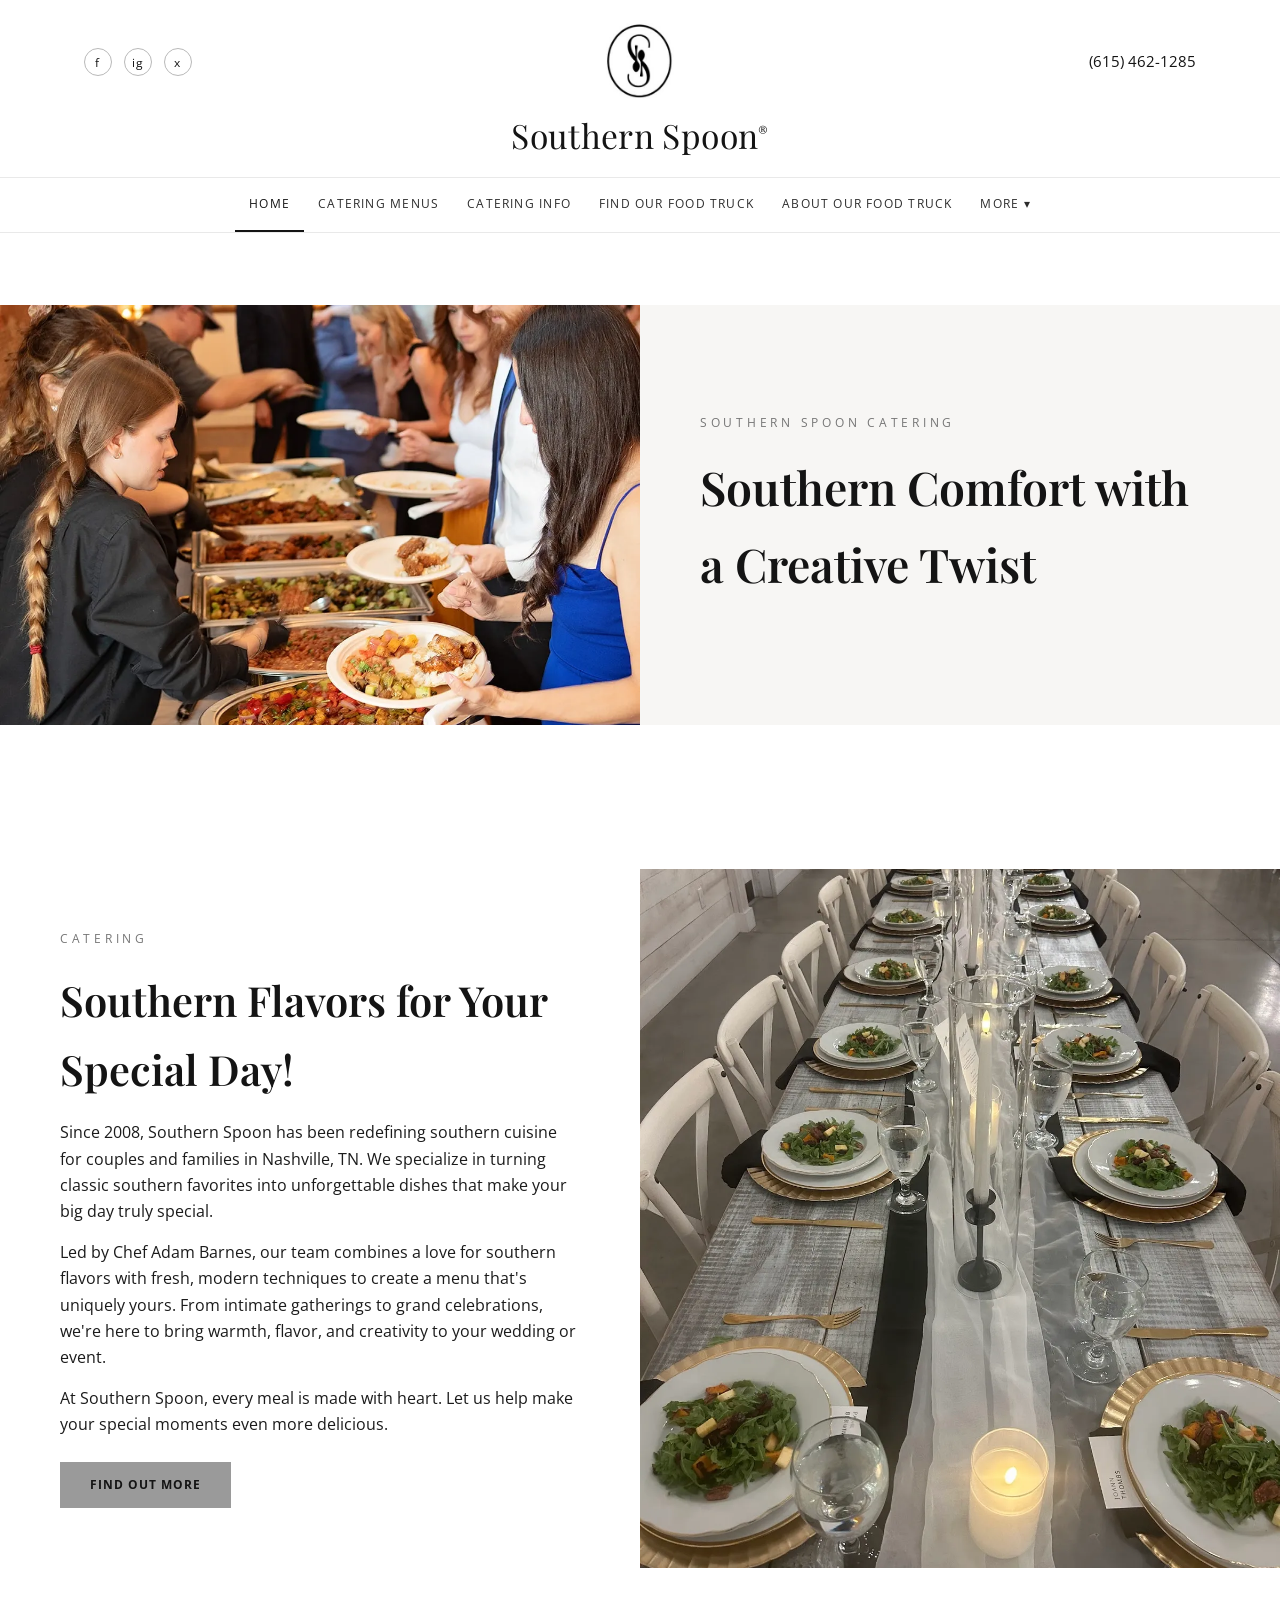
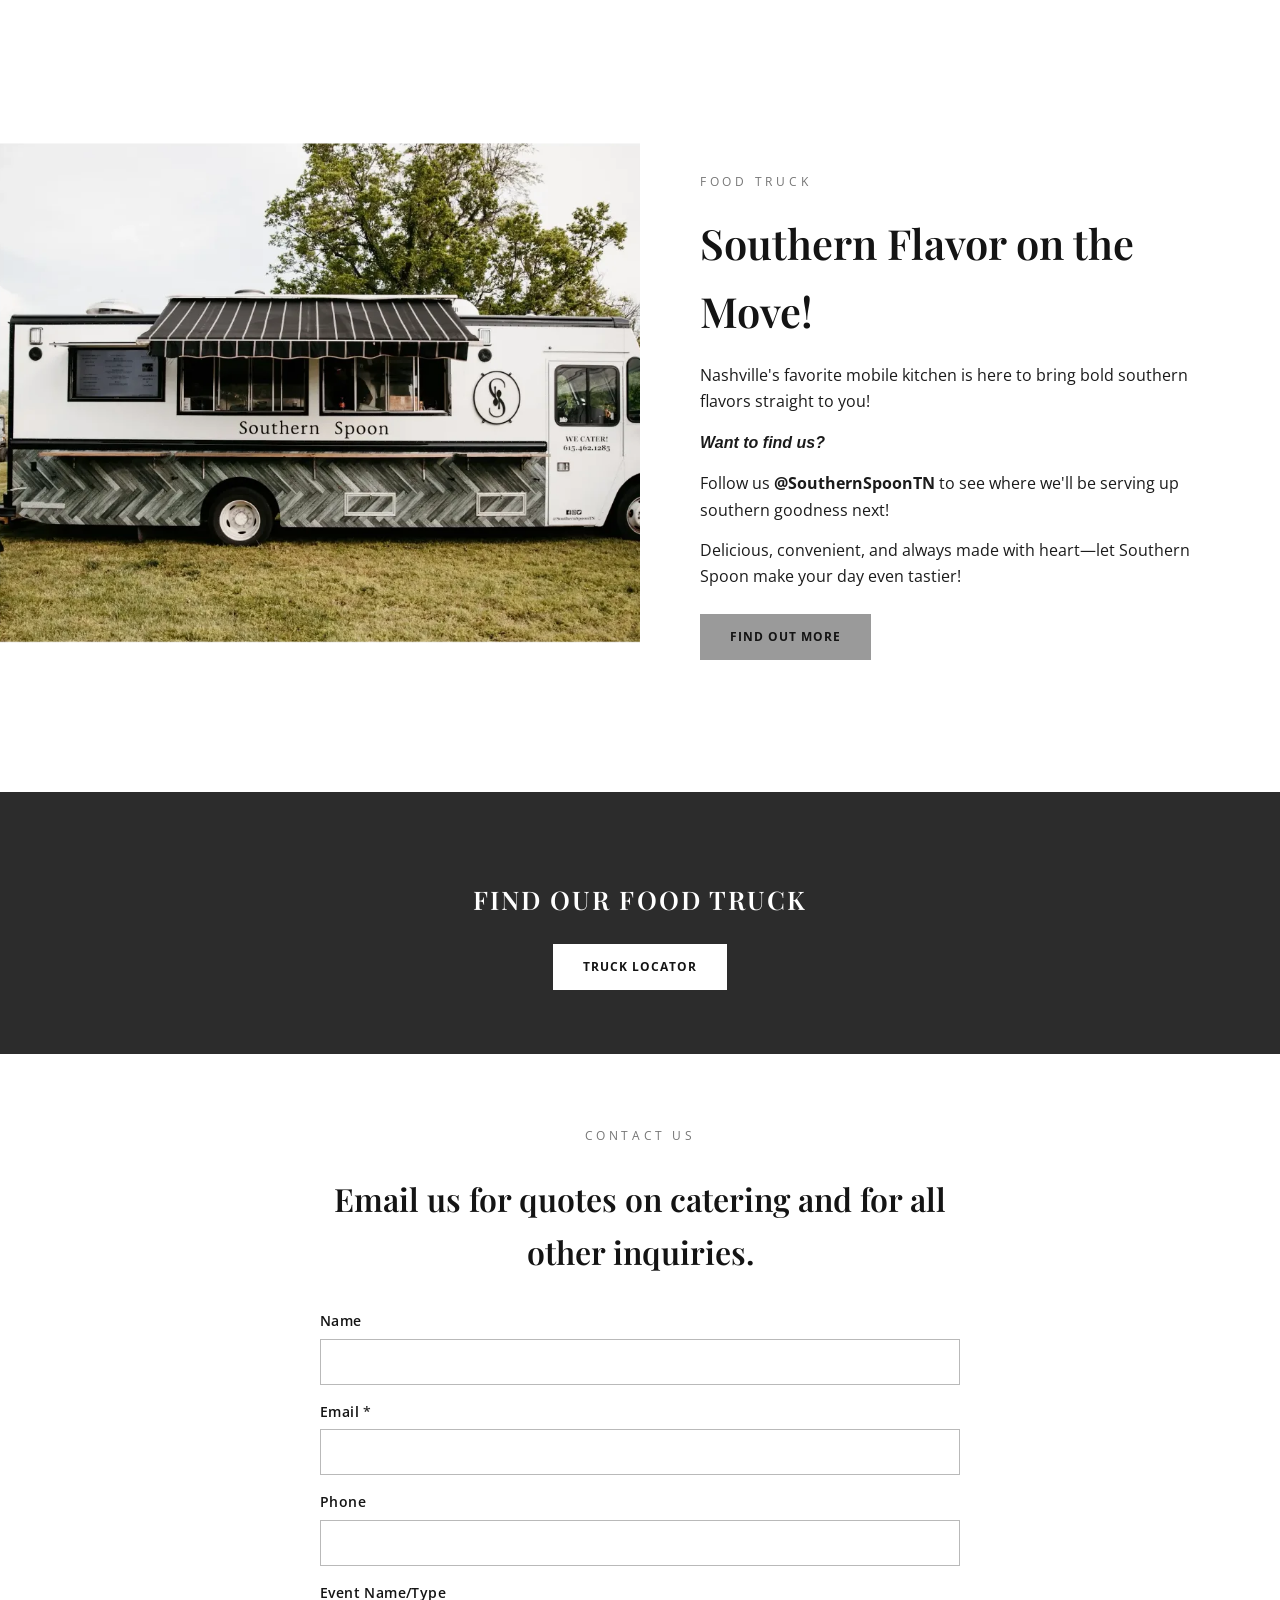
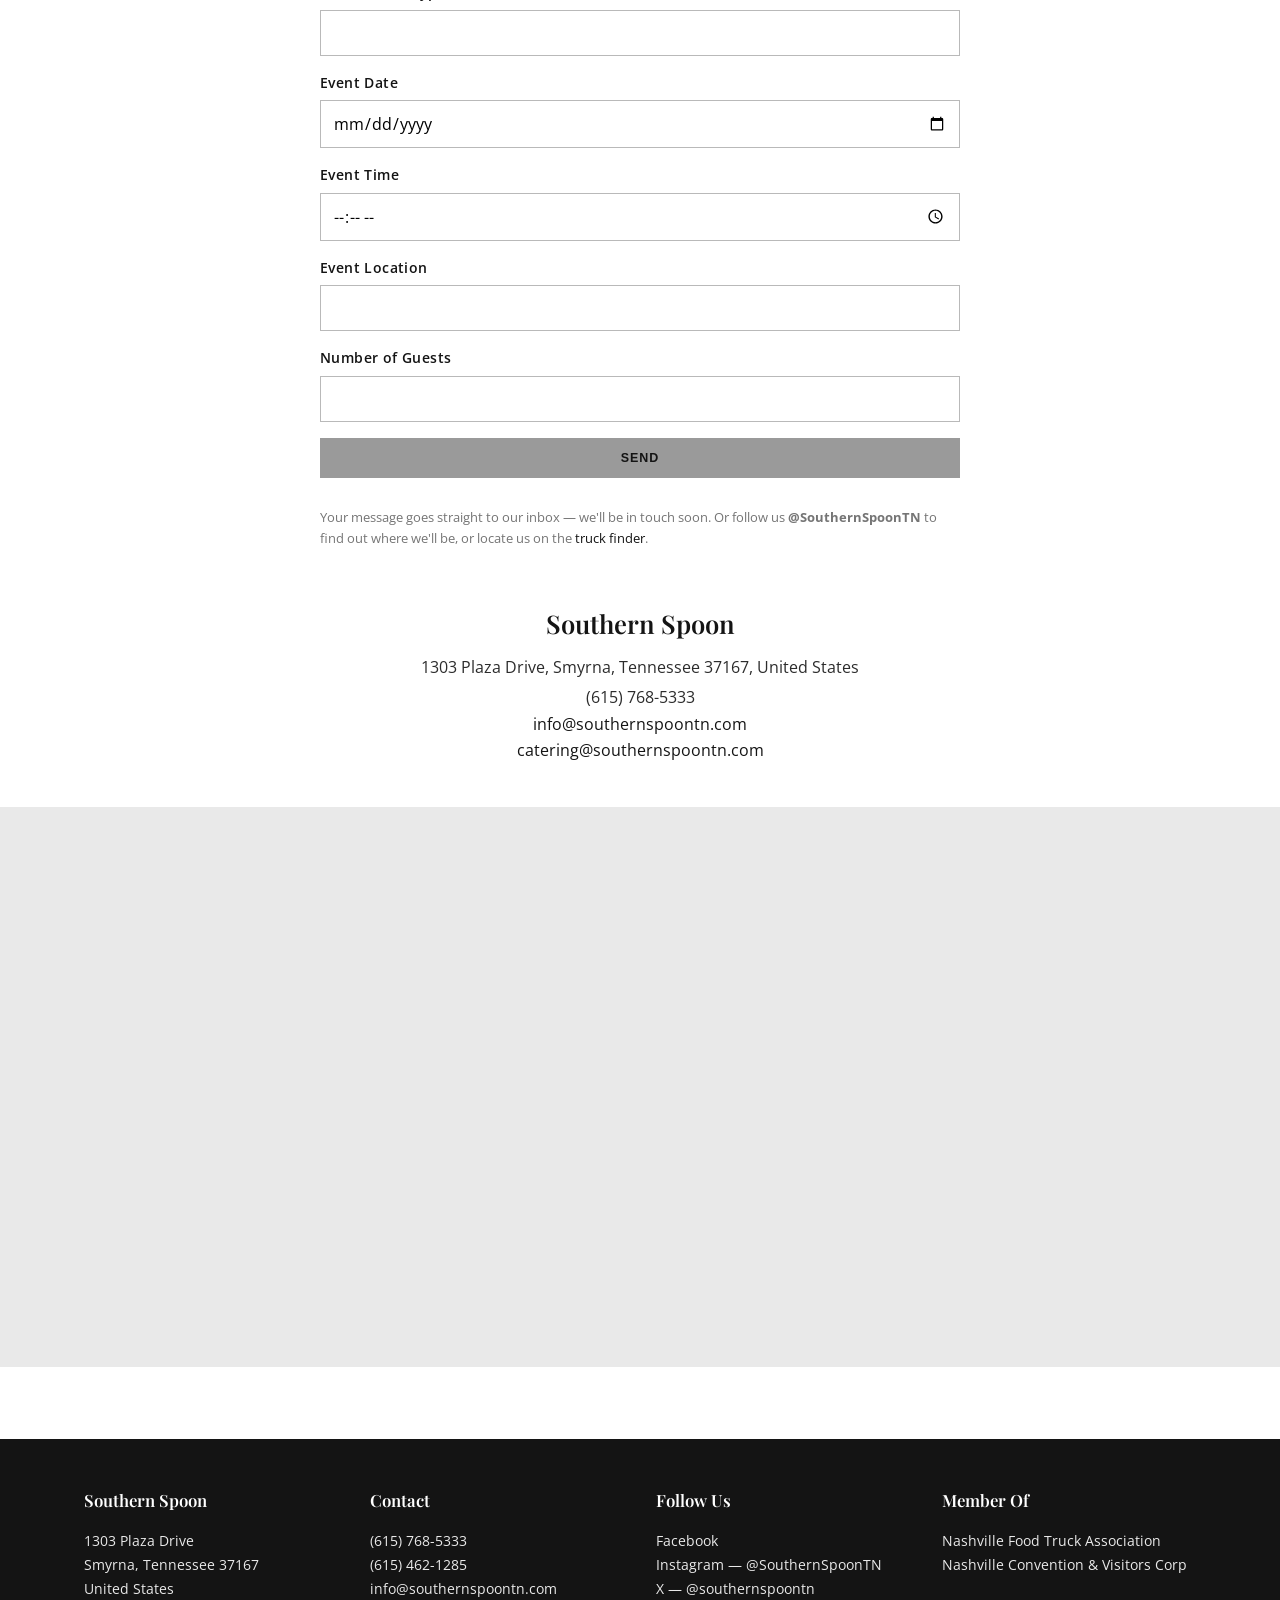
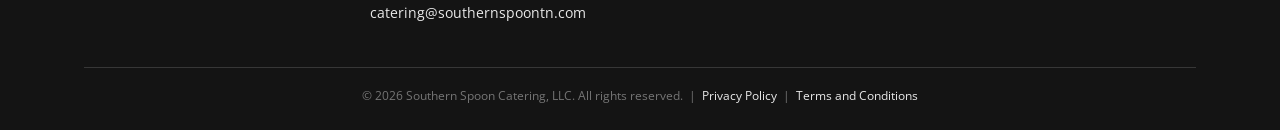
==== commit 94eba807: "Add homepage contact section + map, wire contact forms to actually send email - New section on the h" ====
--- a/index.html
+++ b/index.html
@@ -136,6 +136,68 @@
   </div>
 </section>
 
+<section>
+  <div class="container">
+    <div class="contact-cta">
+      <span class="eyebrow-label">Contact Us</span>
+      <h2>Email us for quotes on catering and for all other inquiries.</h2>
+      <form class="contact-form" id="contact-form" action="https://formsubmit.co/info@southernspoontn.com" method="POST">
+        <input type="hidden" name="_subject" value="New inquiry from southernspoontn.com">
+        <input type="hidden" name="_template" value="table">
+        <input type="text" name="_honey" class="form-honeypot" tabindex="-1" autocomplete="off">
+        <div>
+          <label for="home-name">Name</label>
+          <input type="text" id="home-name" name="name">
+        </div>
+        <div>
+          <label for="home-email">Email <span class="required">*</span></label>
+          <input type="email" id="home-email" name="email" required>
+        </div>
+        <div>
+          <label for="home-phone">Phone</label>
+          <input type="tel" id="home-phone" name="phone">
+        </div>
+        <div>
+          <label for="home-event-type">Event Name/Type</label>
+          <input type="text" id="home-event-type" name="event-type">
+        </div>
+        <div>
+          <label for="home-event-date">Event Date</label>
+          <input type="date" id="home-event-date" name="event-date">
+        </div>
+        <div>
+          <label for="home-event-time">Event Time</label>
+          <input type="time" id="home-event-time" name="event-time">
+        </div>
+        <div>
+          <label for="home-event-location">Event Location</label>
+          <input type="text" id="home-event-location" name="event-location">
+        </div>
+        <div>
+          <label for="home-guests">Number of Guests</label>
+          <input type="number" id="home-guests" name="guests" min="0">
+        </div>
+        <button type="submit" class="btn">Send</button>
+        <p class="form-note">Your message goes straight to our inbox — we'll be in touch soon. Or follow us <strong>@SouthernSpoonTN</strong> to find out where we'll be, or locate us on the <a href="https://streetfoodfinder.com/southernspoontn" target="_blank" rel="noopener">truck finder</a>.</p>
+      </form>
+    </div>
+  </div>
+
+  <div class="contact-summary">
+    <h3>Southern Spoon</h3>
+    <p>1303 Plaza Drive, Smyrna, Tennessee 37167, United States</p>
+    <p>
+      (615) 768-5333<br>
+      <a href="mailto:info@southernspoontn.com">info@southernspoontn.com</a><br>
+      <a href="mailto:catering@southernspoontn.com">catering@southernspoontn.com</a>
+    </p>
+  </div>
+
+  <div class="map-embed">
+    <iframe src="https://maps.google.com/maps?q=1303+Plaza+Drive,+Smyrna,+TN+37167&amp;z=14&amp;output=embed" title="Map showing Southern Spoon's location at 1303 Plaza Drive, Smyrna, TN" loading="lazy"></iframe>
+  </div>
+</section>
+
 <footer class="site-footer">
   <div class="container">
     <div class="footer-grid">
@@ -172,5 +234,6 @@
   </div>
 </footer>
 
+<script src="js/contact-form.js"></script>
 </body>
 </html>
--- a/css/style.css
+++ b/css/style.css
@@ -696,6 +696,14 @@
   color: var(--gray-500);
 }
 
+.form-honeypot {
+  position: absolute;
+  left: -9999px;
+  width: 1px;
+  height: 1px;
+  overflow: hidden;
+}
+
 .contact-details {
   background: var(--off-white);
   padding: 34px;
@@ -713,6 +721,55 @@
 
 .contact-details dd {
   margin: 4px 0 0;
+}
+
+/* Homepage contact + map section */
+
+.contact-cta {
+  text-align: center;
+  max-width: 640px;
+  margin: 0 auto 40px;
+}
+
+.contact-cta .contact-form {
+  text-align: left;
+  margin-top: 32px;
+}
+
+.contact-summary {
+  text-align: center;
+  padding-bottom: 40px;
+}
+
+.contact-summary h3 {
+  font-size: 1.6rem;
+  margin-bottom: 10px;
+}
+
+.contact-summary p {
+  margin: 4px 0;
+  color: var(--charcoal);
+}
+
+.map-embed {
+  position: relative;
+  width: 100%;
+  aspect-ratio: 16 / 7;
+  background: var(--gray-100);
+}
+
+.map-embed iframe {
+  position: absolute;
+  inset: 0;
+  width: 100%;
+  height: 100%;
+  border: 0;
+}
+
+@media (max-width: 700px) {
+  .map-embed {
+    aspect-ratio: 4 / 5;
+  }
 }
 
 /* Footer */
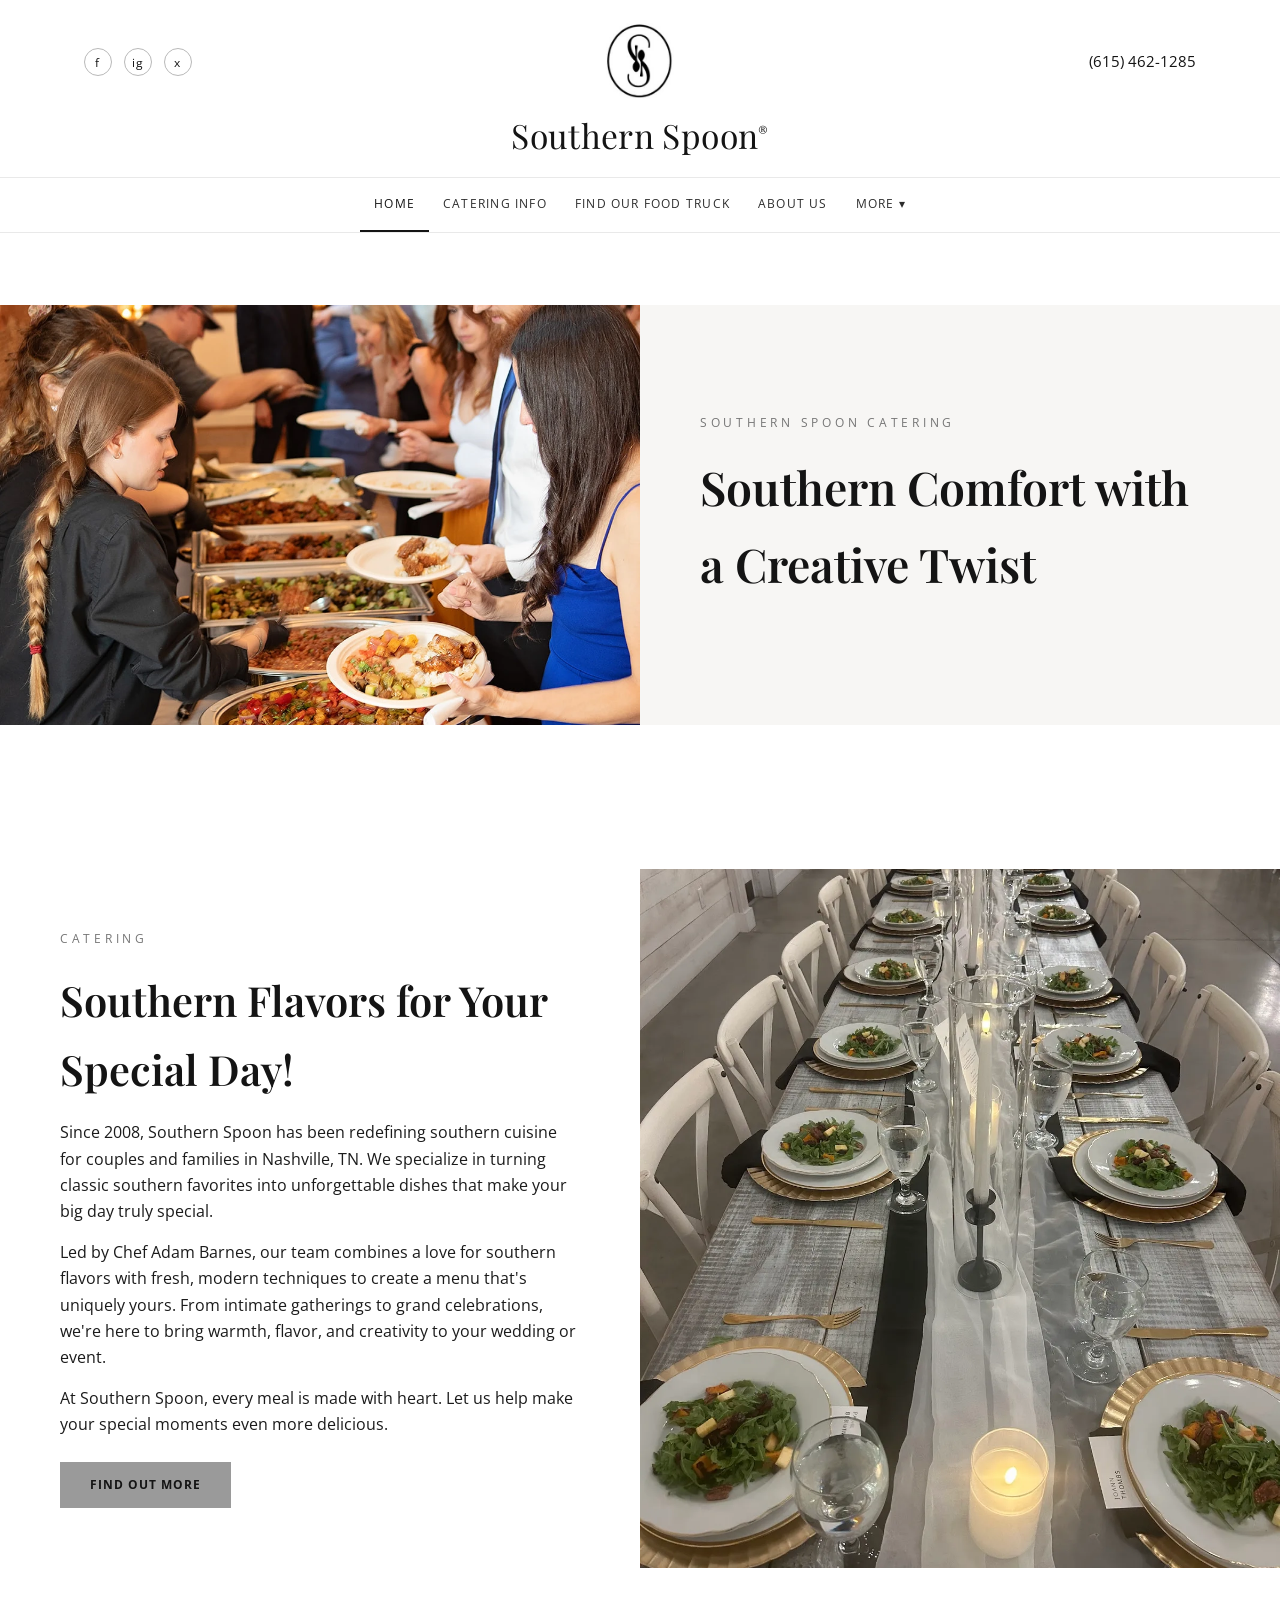
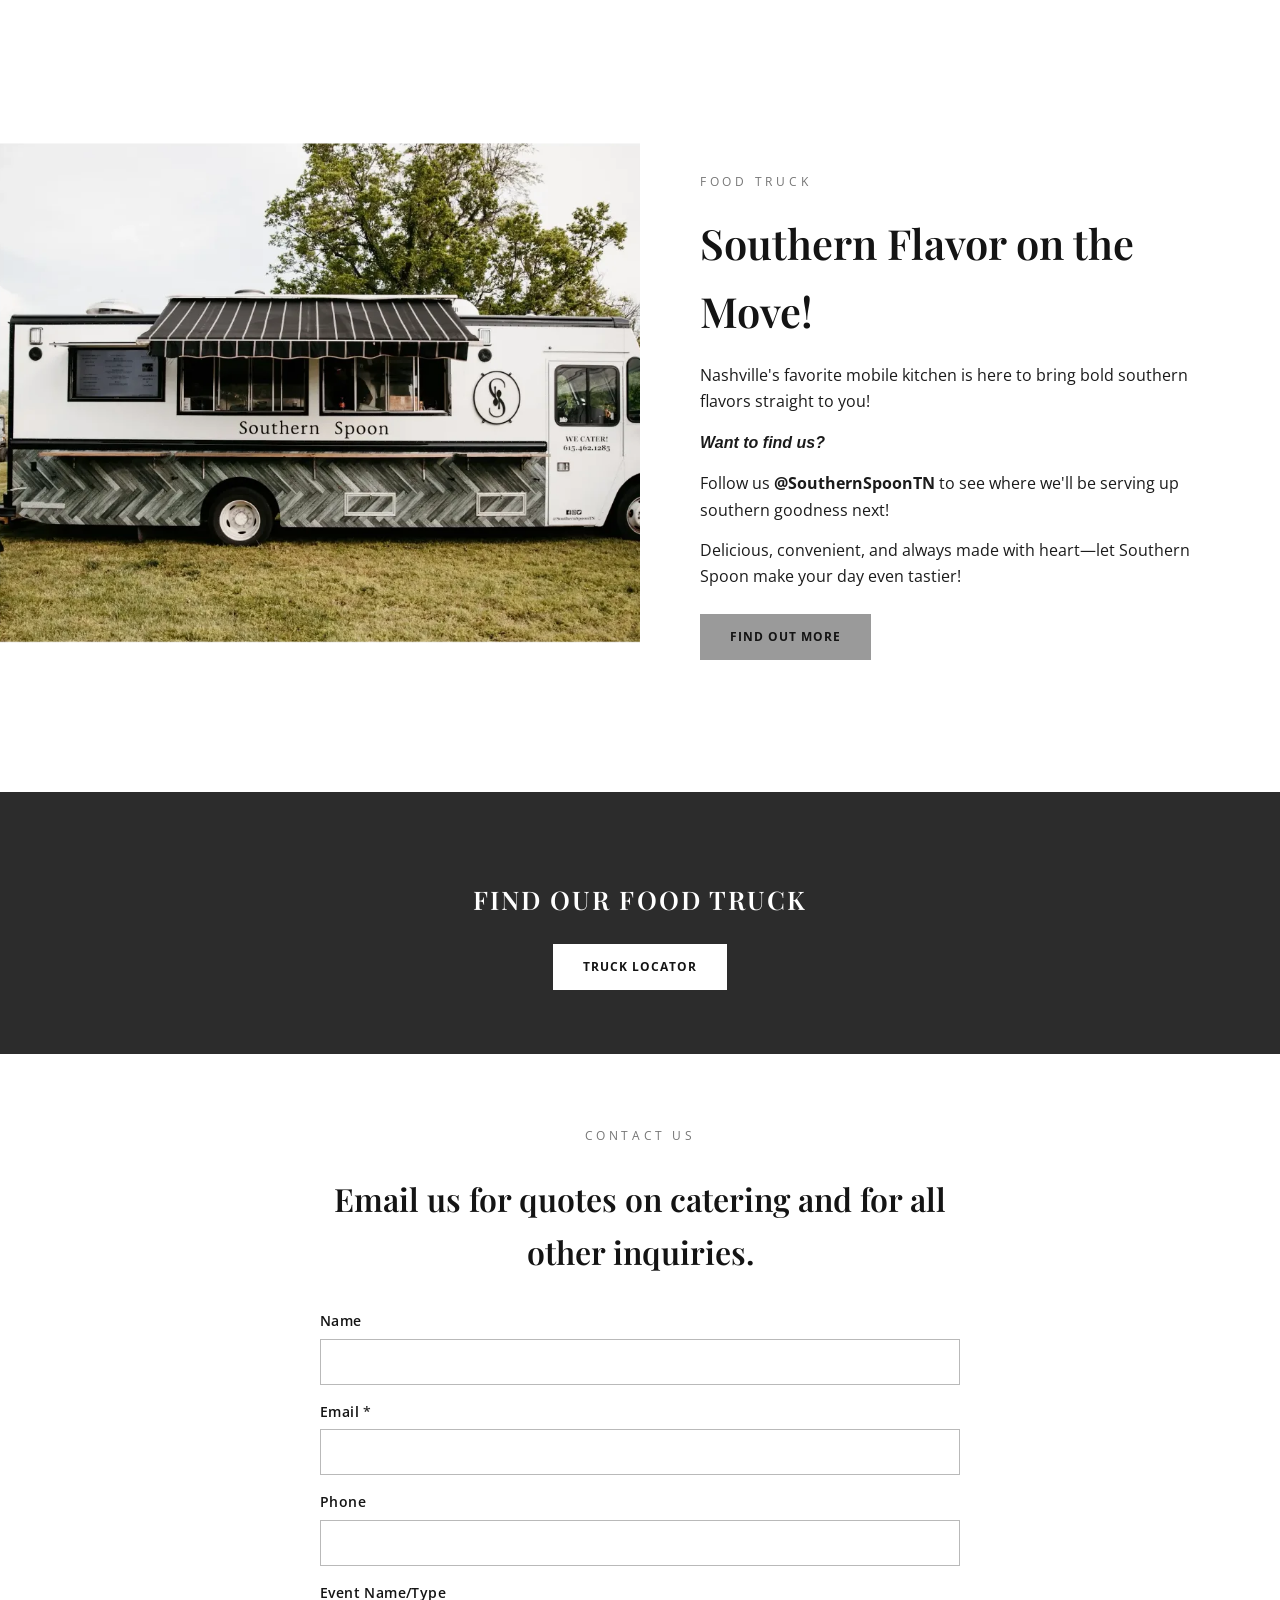
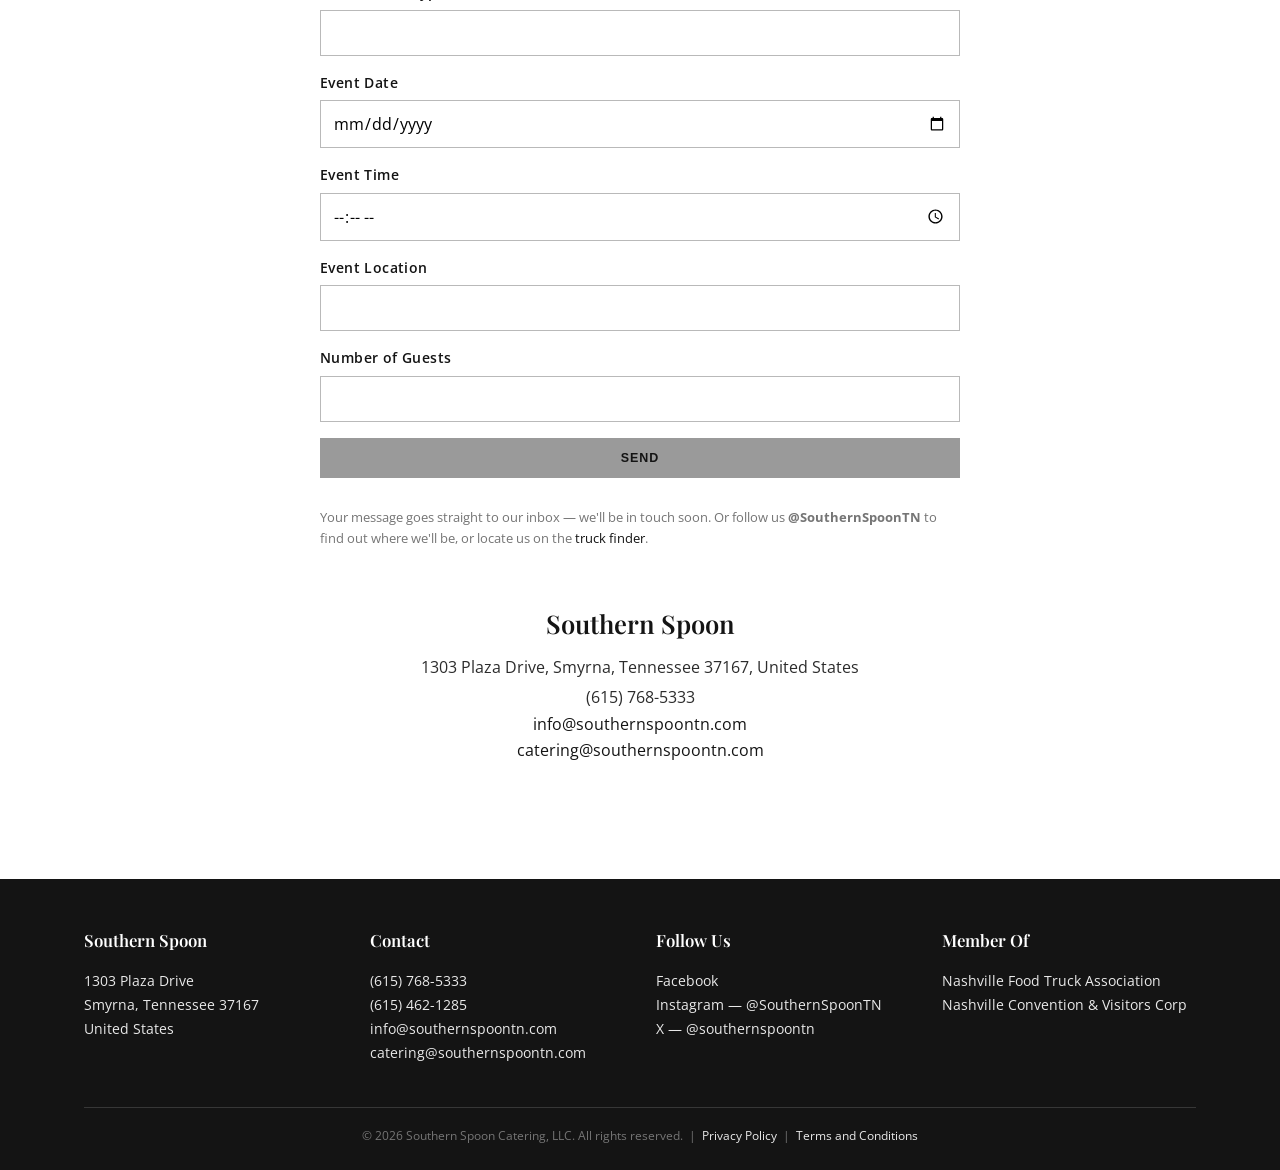
==== commit 39d1f2dc: "Rebuild nav, remove maps embeds, add contact form thank-you flow - Single-line nav with a real click" ====
--- a/index.html
+++ b/index.html
@@ -50,8 +50,19 @@
     "longitude": "-86.7744"
   },
   "areaServed": "Nashville, TN",
-  "servesCuisine": "Southern",
-  "priceRange": "$$"
+  "servesCuisine": "Southern Fusion",
+  "priceRange": "$$",
+  "hasMap": "https://maps.app.goo.gl/wmHcyHtJChNEPofJA",
+  "sameAs": [
+    "https://www.facebook.com/southernspoontn",
+    "https://www.instagram.com/southernspoontn",
+    "https://x.com/southernspoontn"
+  ],
+  "foundingDate": "2008",
+  "founder": [
+    { "@type": "Person", "name": "Adam Barnes" },
+    { "@type": "Person", "name": "Crystal Barnes" }
+  ]
 }
 </script>
 </head>
@@ -60,9 +71,9 @@
 <header class="site-header">
   <div class="header-top">
     <div class="social-links">
-      <a href="#" aria-label="Facebook">f</a>
-      <a href="#" aria-label="Instagram">ig</a>
-      <a href="#" aria-label="X / Twitter">x</a>
+      <a href="https://www.facebook.com/southernspoontn" aria-label="Facebook" target="_blank" rel="noopener">f</a>
+      <a href="https://www.instagram.com/southernspoontn" aria-label="Instagram" target="_blank" rel="noopener">ig</a>
+      <a href="https://x.com/southernspoontn" aria-label="X / Twitter" target="_blank" rel="noopener">x</a>
     </div>
     <a href="index.html" class="brand-monogram">
       <img src="assets/logos/logo_fb.jpg" alt="Southern Spoon monogram">
@@ -70,23 +81,26 @@
     <div class="header-phone"><a href="tel:6154621285">(615) 462-1285</a></div>
   </div>
   <div class="brand-wordmark"><a href="index.html">Southern Spoon<sup>&reg;</sup></a></div>
-  <nav class="main-nav">
-    <ul>
+  <nav class="main-nav" data-open="false">
+    <div class="nav-inner">
+      <button type="button" class="nav-toggle" aria-expanded="false" aria-controls="primary-menu" aria-label="Toggle menu">
+        <span></span><span></span><span></span>
+      </button>
+      <ul id="primary-menu">
       <li><a href="index.html" class="active">Home</a></li>
-      <li><a href="catering-menus.html">Catering Menus</a></li>
       <li><a href="catering-info.html">Catering Info</a></li>
       <li><a href="https://streetfoodfinder.com/southernspoontn" target="_blank" rel="noopener">Find Our Food Truck</a></li>
-      <li><a href="about-our-food-truck.html">About our Food Truck</a></li>
+      <li><a href="about-us.html">About Us</a></li>
       <li class="has-dropdown">
-        <button type="button" class="dropdown-toggle">More &#9662;</button>
+        <button type="button" class="dropdown-toggle" aria-expanded="false">More <span class="caret">&#9662;</span></button>
         <ul class="dropdown">
-          <li><a href="events.html">Events</a></li>
-          <li><a href="photos.html">Photos</a></li>
+            <li><a href="photos.html">Photos</a></li>
           <li><a href="partners.html">Partners</a></li>
           <li><a href="contact-us.html">Contact Us</a></li>
         </ul>
       </li>
-    </ul>
+      </ul>
+    </div>
   </nav>
 </header>
 
@@ -125,7 +139,7 @@
     <p><em><strong>Want to find us?</strong></em></p>
     <p>Follow us <strong>@SouthernSpoonTN</strong> to see where we'll be serving up southern goodness next!</p>
     <p>Delicious, convenient, and always made with heart&mdash;let Southern Spoon make your day even tastier!</p>
-    <a class="btn" href="about-our-food-truck.html">Find Out More</a>
+    <a class="btn" href="about-us.html">Find Out More</a>
   </div>
 </section>
 
@@ -144,6 +158,7 @@
       <form class="contact-form" id="contact-form" action="https://formsubmit.co/info@southernspoontn.com" method="POST">
         <input type="hidden" name="_subject" value="New inquiry from southernspoontn.com">
         <input type="hidden" name="_template" value="table">
+        <input type="hidden" name="_next" value="https://southernspoontn.com/?sent=true">
         <input type="text" name="_honey" class="form-honeypot" tabindex="-1" autocomplete="off">
         <div>
           <label for="home-name">Name</label>
@@ -180,6 +195,10 @@
         <button type="submit" class="btn">Send</button>
         <p class="form-note">Your message goes straight to our inbox — we'll be in touch soon. Or follow us <strong>@SouthernSpoonTN</strong> to find out where we'll be, or locate us on the <a href="https://streetfoodfinder.com/southernspoontn" target="_blank" rel="noopener">truck finder</a>.</p>
       </form>
+      <div class="form-thanks">
+        <h3>Thanks — your message is on its way!</h3>
+        <p>We'll be in touch soon. In the meantime, follow us <strong>@SouthernSpoonTN</strong> to see where we'll be next.</p>
+      </div>
     </div>
   </div>
 
@@ -192,10 +211,6 @@
       <a href="mailto:catering@southernspoontn.com">catering@southernspoontn.com</a>
     </p>
   </div>
-
-  <div class="map-embed">
-    <iframe src="https://maps.google.com/maps?q=1303+Plaza+Drive,+Smyrna,+TN+37167&amp;z=14&amp;output=embed" title="Map showing Southern Spoon's location at 1303 Plaza Drive, Smyrna, TN" loading="lazy"></iframe>
-  </div>
 </section>
 
 <footer class="site-footer">
@@ -203,7 +218,7 @@
     <div class="footer-grid">
       <div>
         <h4>Southern Spoon</h4>
-        <p>1303 Plaza Drive<br>Smyrna, Tennessee 37167<br>United States</p>
+        <p><a href="https://maps.app.goo.gl/wmHcyHtJChNEPofJA" target="_blank" rel="noopener">1303 Plaza Drive<br>Smyrna, Tennessee 37167<br>United States</a></p>
       </div>
       <div>
         <h4>Contact</h4>
@@ -217,9 +232,9 @@
       <div>
         <h4>Follow Us</h4>
         <p>
-          <a href="#">Facebook</a><br>
-          <a href="#">Instagram — @SouthernSpoonTN</a><br>
-          <a href="#">X — @southernspoontn</a>
+          <a href="https://www.facebook.com/southernspoontn" target="_blank" rel="noopener">Facebook</a><br>
+          <a href="https://www.instagram.com/southernspoontn" target="_blank" rel="noopener">Instagram — @SouthernSpoonTN</a><br>
+          <a href="https://x.com/southernspoontn" target="_blank" rel="noopener">X — @southernspoontn</a>
         </p>
       </div>
       <div>
@@ -235,5 +250,6 @@
 </footer>
 
 <script src="js/contact-form.js"></script>
+<script src="js/nav.js" defer></script>
 </body>
 </html>
--- a/css/style.css
+++ b/css/style.css
@@ -142,15 +142,58 @@
   border-top: 1px solid var(--gray-100);
 }
 
-nav.main-nav ul {
+nav.main-nav .nav-inner {
+  max-width: var(--max-width);
+  margin: 0 auto;
+  padding: 0 24px;
+  display: flex;
+  align-items: center;
+  position: relative;
+}
+
+.nav-toggle {
+  display: none;
+  flex-direction: column;
+  justify-content: center;
+  align-items: stretch;
+  gap: 5px;
+  width: 30px;
+  height: 30px;
+  margin-left: auto;
+  padding: 0;
+  background: none;
+  border: none;
+  cursor: pointer;
+}
+
+.nav-toggle span {
+  display: block;
+  height: 2px;
+  background: var(--black);
+  transition: transform 0.2s ease, opacity 0.2s ease;
+}
+
+nav.main-nav[data-open="true"] .nav-toggle span:nth-child(1) {
+  transform: translateY(7px) rotate(45deg);
+}
+
+nav.main-nav[data-open="true"] .nav-toggle span:nth-child(2) {
+  opacity: 0;
+}
+
+nav.main-nav[data-open="true"] .nav-toggle span:nth-child(3) {
+  transform: translateY(-7px) rotate(-45deg);
+}
+
+nav.main-nav ul#primary-menu {
   list-style: none;
   display: flex;
-  flex-wrap: wrap;
+  flex-wrap: nowrap;
+  align-items: center;
   justify-content: center;
   margin: 0;
   padding: 0;
-  max-width: var(--max-width);
-  margin: 0 auto;
+  width: 100%;
 }
 
 nav.main-nav li {
@@ -165,11 +208,11 @@
   letter-spacing: 0.1em;
   text-transform: uppercase;
   border-bottom: 2px solid transparent;
+  white-space: nowrap;
 }
 
 nav.main-nav a:hover,
-nav.main-nav a.active,
-nav.main-nav li.has-dropdown:hover > a {
+nav.main-nav a.active {
   border-bottom-color: var(--black);
   color: var(--black);
 }
@@ -178,8 +221,7 @@
   display: none;
   position: absolute;
   top: 100%;
-  left: 50%;
-  transform: translateX(-50%);
+  right: 0;
   background: var(--white);
   border: 1px solid var(--gray-100);
   box-shadow: 0 8px 20px rgba(0,0,0,0.08);
@@ -188,8 +230,7 @@
   padding: 6px 0;
 }
 
-nav.main-nav li.has-dropdown:hover .dropdown,
-nav.main-nav li.has-dropdown:focus-within .dropdown {
+nav.main-nav li.has-dropdown.open .dropdown {
   display: block;
 }
 
@@ -213,16 +254,28 @@
   background: none;
   border: none;
   cursor: pointer;
-  display: inline-block;
+  display: inline-flex;
+  align-items: center;
+  gap: 4px;
   padding: 16px 14px;
   color: var(--charcoal);
   font-size: 0.76rem;
   letter-spacing: 0.1em;
   text-transform: uppercase;
   border-bottom: 2px solid transparent;
-}
-
-nav.main-nav li.has-dropdown:hover .dropdown-toggle,
+  white-space: nowrap;
+}
+
+.dropdown-toggle .caret {
+  display: inline-block;
+  transition: transform 0.2s ease;
+}
+
+nav.main-nav li.has-dropdown.open > .dropdown-toggle .caret {
+  transform: rotate(180deg);
+}
+
+nav.main-nav li.has-dropdown.open > .dropdown-toggle,
 .dropdown-toggle:focus {
   border-bottom-color: var(--black);
   color: var(--black);
@@ -450,19 +503,6 @@
   aspect-ratio: 4 / 3;
 }
 
-.image-placeholder {
-  background: var(--off-white);
-  border: 1px dashed var(--gray-300);
-  min-height: 220px;
-  display: flex;
-  align-items: center;
-  justify-content: center;
-  color: var(--gray-500);
-  font-size: 0.9rem;
-  text-align: center;
-  padding: 16px;
-}
-
 .btn {
   display: inline-block;
   background: var(--btn-gray);
@@ -490,17 +530,6 @@
   background: var(--gray-100);
 }
 
-.btn-outline {
-  background: transparent;
-  color: var(--white);
-  border: 1.5px solid var(--white);
-}
-
-.btn-outline:hover {
-  background: var(--white);
-  color: var(--black);
-}
-
 /* Cards / grids */
 
 .card-grid {
@@ -540,54 +569,7 @@
   letter-spacing: 0.02em;
 }
 
-/* Download list (Catering Menus) */
-
-.download-list {
-  list-style: none;
-  margin: 0;
-  padding: 0;
-  display: grid;
-  gap: 2px;
-}
-
-.download-list li {
-  background: var(--off-white);
-}
-
-.download-list a {
-  display: flex;
-  align-items: center;
-  justify-content: space-between;
-  gap: 20px;
-  padding: 20px 28px;
-  color: var(--near-black);
-  font-weight: 600;
-}
-
-.download-list a:hover {
-  background: var(--gray-100);
-  text-decoration: none;
-}
-
-.download-list .download-icon {
-  color: var(--gray-500);
-  font-size: 0.85rem;
-  font-weight: 400;
-  white-space: nowrap;
-}
-
 /* Lists */
-
-.plain-list {
-  list-style: none;
-  padding: 0;
-  margin: 0;
-}
-
-.plain-list li {
-  padding: 8px 0;
-  border-bottom: 1px solid var(--gray-100);
-}
 
 .tag-list {
   display: flex;
@@ -606,48 +588,104 @@
   color: var(--charcoal);
 }
 
-/* Photo gallery */
-
-.gallery-grid {
-  display: grid;
-  grid-template-columns: repeat(auto-fit, minmax(260px, 1fr));
-  gap: 4px;
-}
-
-.gallery-grid figure {
-  margin: 0;
+/* Photo carousel */
+
+.carousel {
+  position: relative;
+  max-width: 900px;
+  margin: 0 auto;
+}
+
+.carousel-viewport {
+  position: relative;
+  width: 100%;
+  aspect-ratio: 4 / 3;
+  background: var(--off-white);
   overflow: hidden;
-  position: relative;
-}
-
-.gallery-grid img {
+}
+
+.carousel-viewport img {
   width: 100%;
   height: 100%;
   object-fit: cover;
-  aspect-ratio: 4 / 3;
-  transition: transform 0.4s ease;
-}
-
-.gallery-grid a:hover img {
-  transform: scale(1.04);
-}
-
-.gallery-grid figcaption {
+}
+
+.carousel-btn {
   position: absolute;
-  left: 0;
-  right: 0;
-  bottom: 0;
-  padding: 10px 14px;
-  font-size: 0.78rem;
-  letter-spacing: 0.03em;
+  top: 50%;
+  transform: translateY(-50%);
+  width: 44px;
+  height: 44px;
+  border-radius: 50%;
+  border: none;
+  background: rgba(20,20,20,0.55);
   color: var(--white);
-  background: linear-gradient(transparent, rgba(0,0,0,0.65));
-  opacity: 0;
-  transition: opacity 0.3s ease;
-}
-
-.gallery-grid a:hover figcaption {
-  opacity: 1;
+  font-size: 1.1rem;
+  cursor: pointer;
+  display: flex;
+  align-items: center;
+  justify-content: center;
+}
+
+.carousel-btn:hover {
+  background: rgba(20,20,20,0.8);
+}
+
+.carousel-prev {
+  left: 16px;
+}
+
+.carousel-next {
+  right: 16px;
+}
+
+.carousel-meta {
+  display: flex;
+  justify-content: space-between;
+  align-items: center;
+  gap: 16px;
+  padding-top: 16px;
+}
+
+.carousel-play-pause {
+  width: 32px;
+  height: 32px;
+  border-radius: 50%;
+  border: 1px solid var(--gray-300);
+  background: var(--white);
+  color: var(--charcoal);
+  font-size: 0.7rem;
+  cursor: pointer;
+  display: flex;
+  align-items: center;
+  justify-content: center;
+}
+
+.carousel-play-pause:hover {
+  border-color: var(--black);
+  color: var(--black);
+}
+
+.carousel-counter {
+  color: var(--gray-500);
+  font-size: 0.85rem;
+  white-space: nowrap;
+}
+
+@media (max-width: 700px) {
+  .carousel-btn {
+    width: 36px;
+    height: 36px;
+    font-size: 0.95rem;
+  }
+
+  .carousel-prev {
+    left: 8px;
+  }
+
+  .carousel-next {
+    right: 8px;
+  }
 }
 
 /* Contact form */
@@ -696,6 +734,22 @@
   color: var(--gray-500);
 }
 
+.form-thanks {
+  display: none;
+  background: var(--off-white);
+  border: 1px solid var(--gray-100);
+  padding: 32px;
+  text-align: center;
+}
+
+.form-thanks.visible {
+  display: block;
+}
+
+.form-thanks h3 {
+  margin-top: 0;
+}
+
 .form-honeypot {
   position: absolute;
   left: -9999px;
@@ -751,27 +805,6 @@
   color: var(--charcoal);
 }
 
-.map-embed {
-  position: relative;
-  width: 100%;
-  aspect-ratio: 16 / 7;
-  background: var(--gray-100);
-}
-
-.map-embed iframe {
-  position: absolute;
-  inset: 0;
-  width: 100%;
-  height: 100%;
-  border: 0;
-}
-
-@media (max-width: 700px) {
-  .map-embed {
-    aspect-ratio: 4 / 5;
-  }
-}
-
 /* Footer */
 
 .site-footer {
@@ -853,13 +886,43 @@
     font-size: 0.7rem;
   }
 
-  /* Flatten the More dropdown into the regular nav flow on touch screens */
+  .nav-toggle {
+    display: flex;
+  }
+
+  nav.main-nav ul#primary-menu {
+    display: none;
+    flex-direction: column;
+    align-items: stretch;
+    width: 100%;
+    position: absolute;
+    top: 100%;
+    left: 0;
+    background: var(--white);
+    border-top: 1px solid var(--gray-100);
+    box-shadow: 0 8px 20px rgba(0,0,0,0.08);
+  }
+
+  nav.main-nav[data-open="true"] ul#primary-menu {
+    display: flex;
+  }
+
+  nav.main-nav li.has-dropdown {
+    margin-left: 0;
+    width: 100%;
+  }
+
+  nav.main-nav a,
   .dropdown-toggle {
-    display: none;
+    width: 100%;
   }
 
   nav.main-nav .dropdown {
-    display: contents;
+    position: static;
+    border: none;
+    box-shadow: none;
+    min-width: 0;
+    padding: 0 0 0 24px;
   }
 
   .split-section {
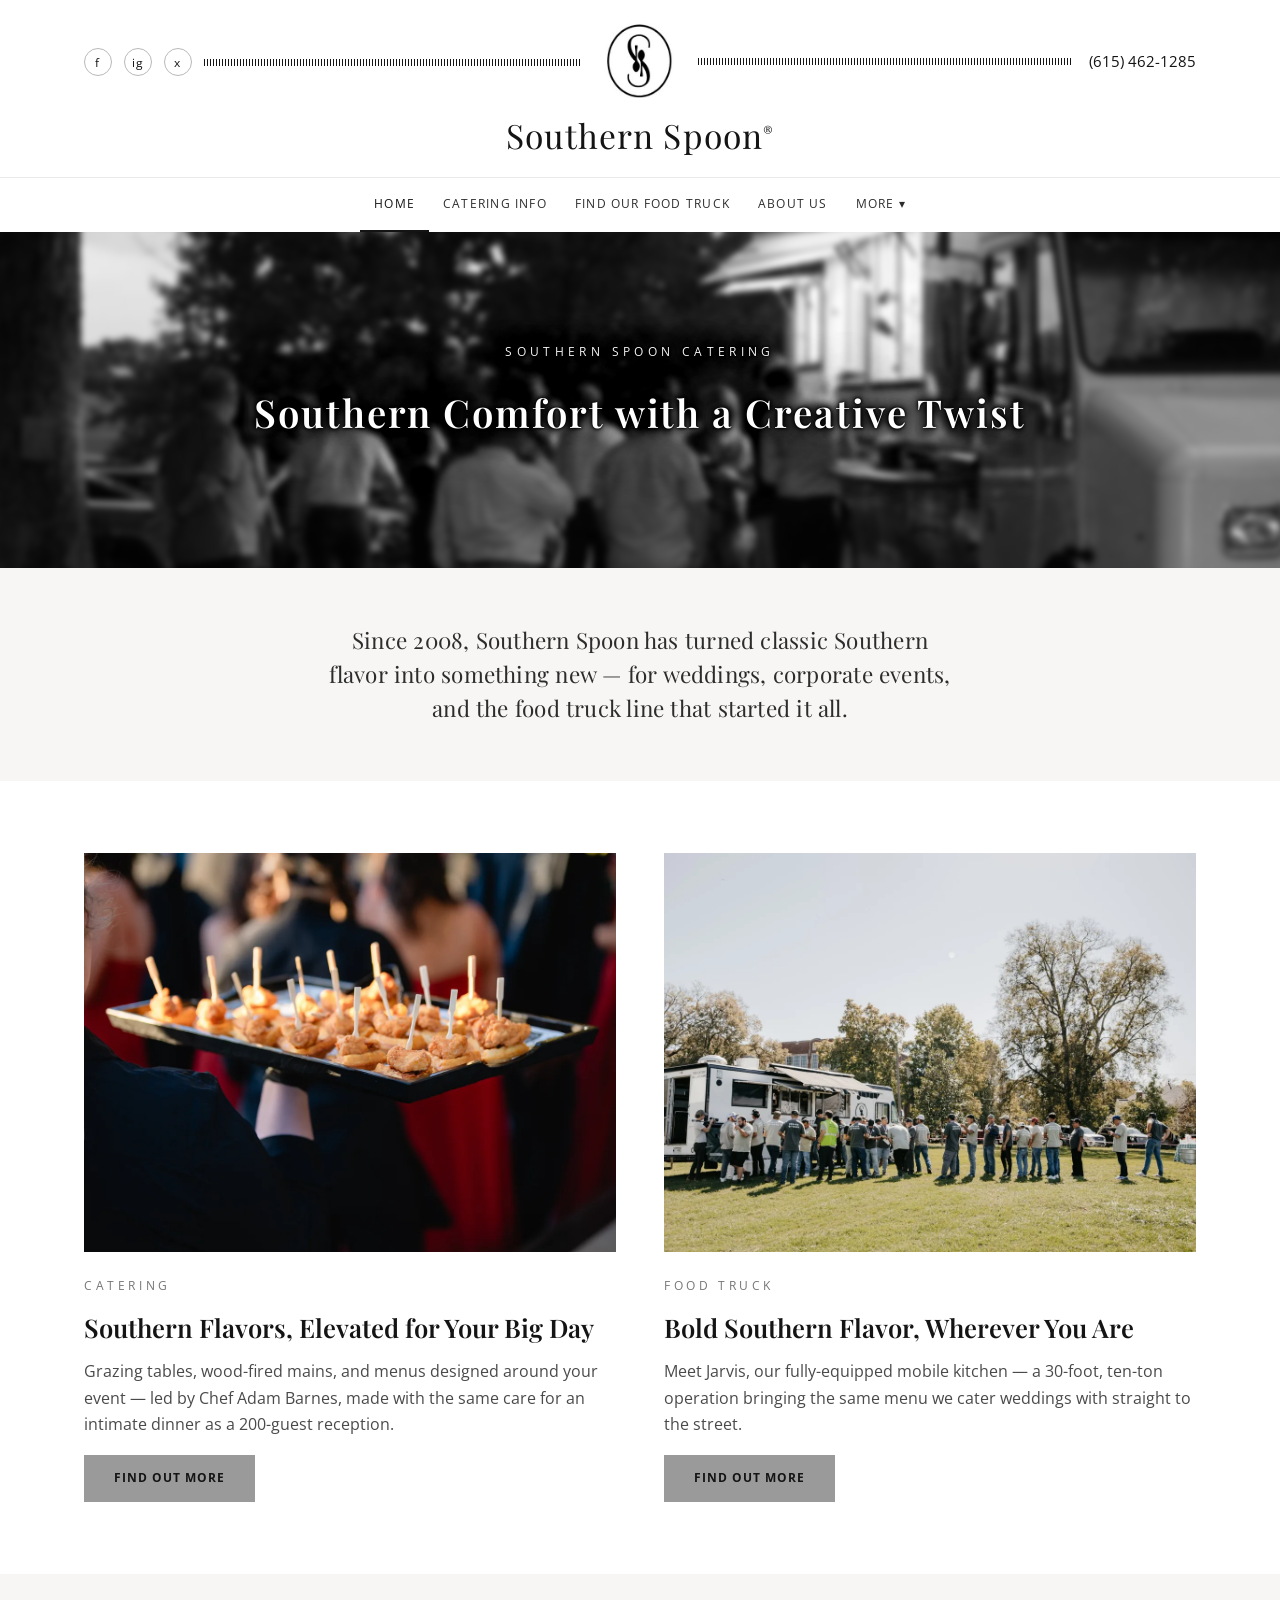
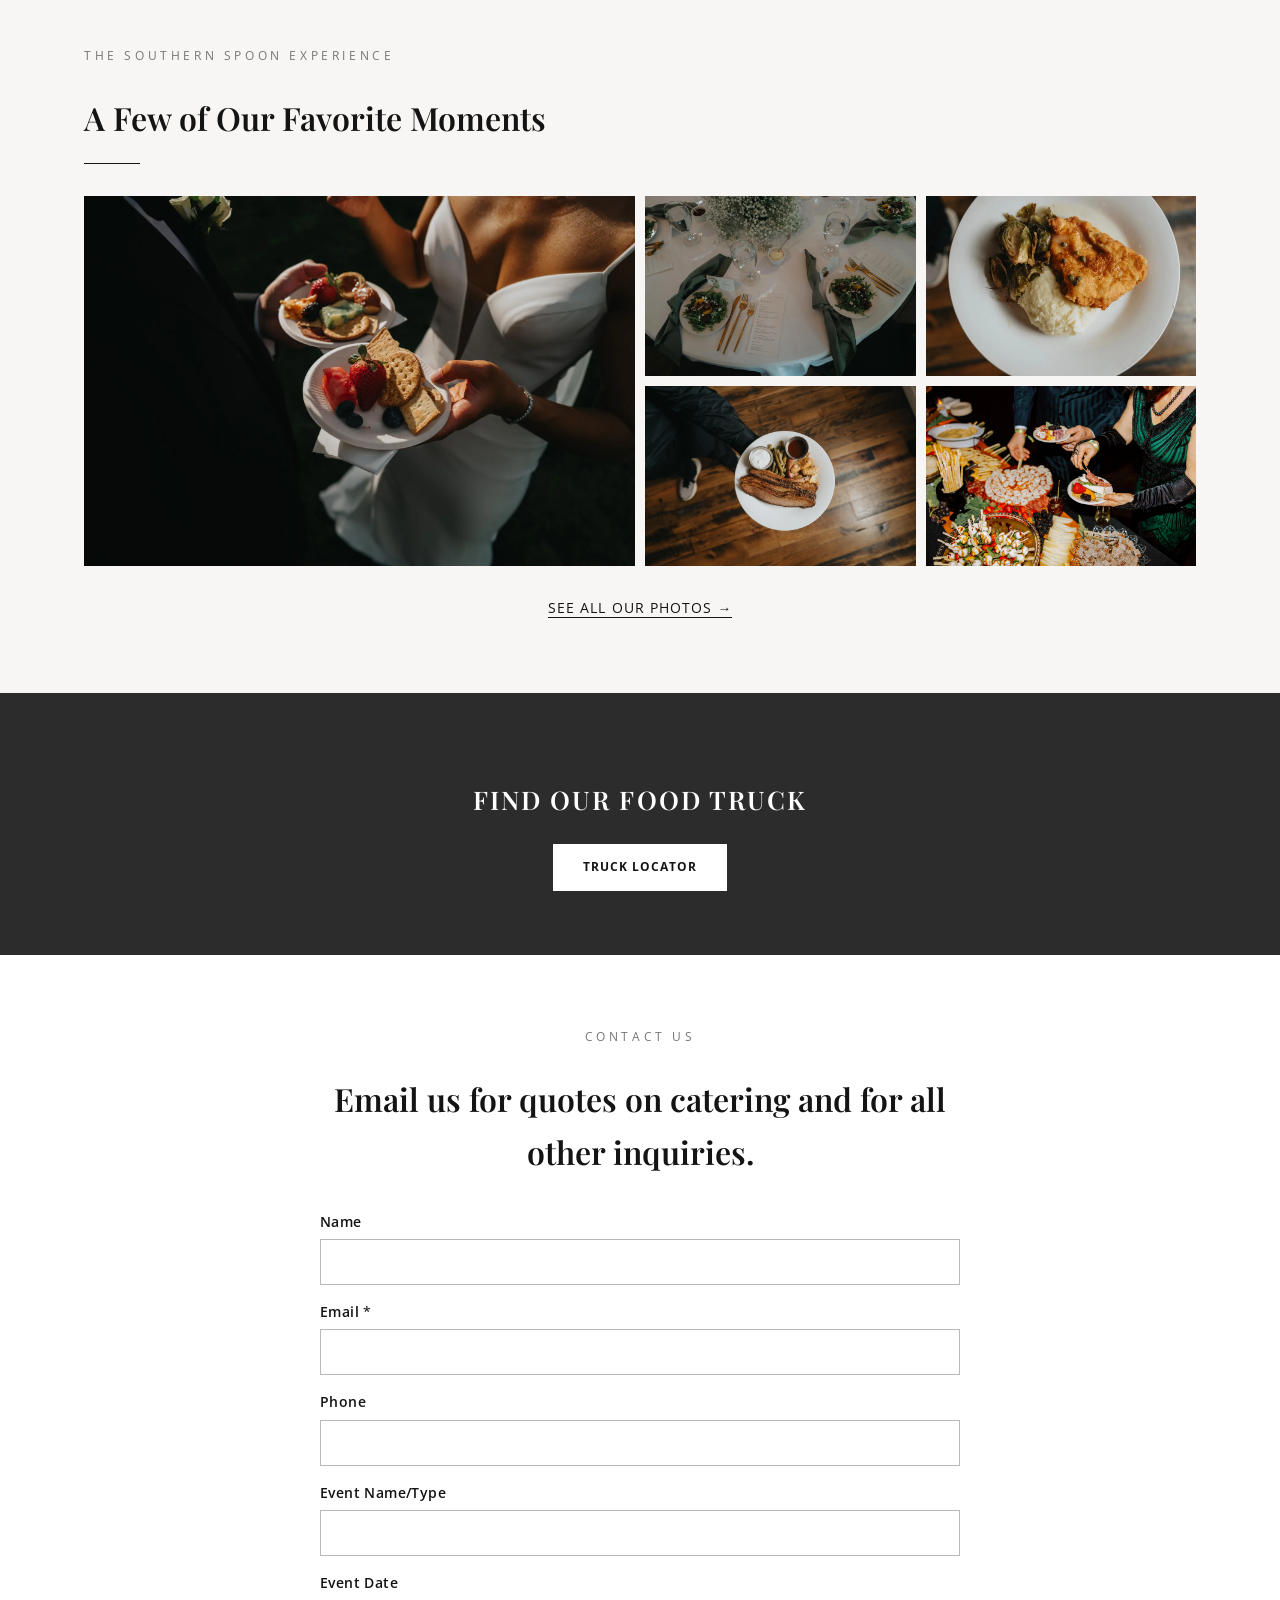
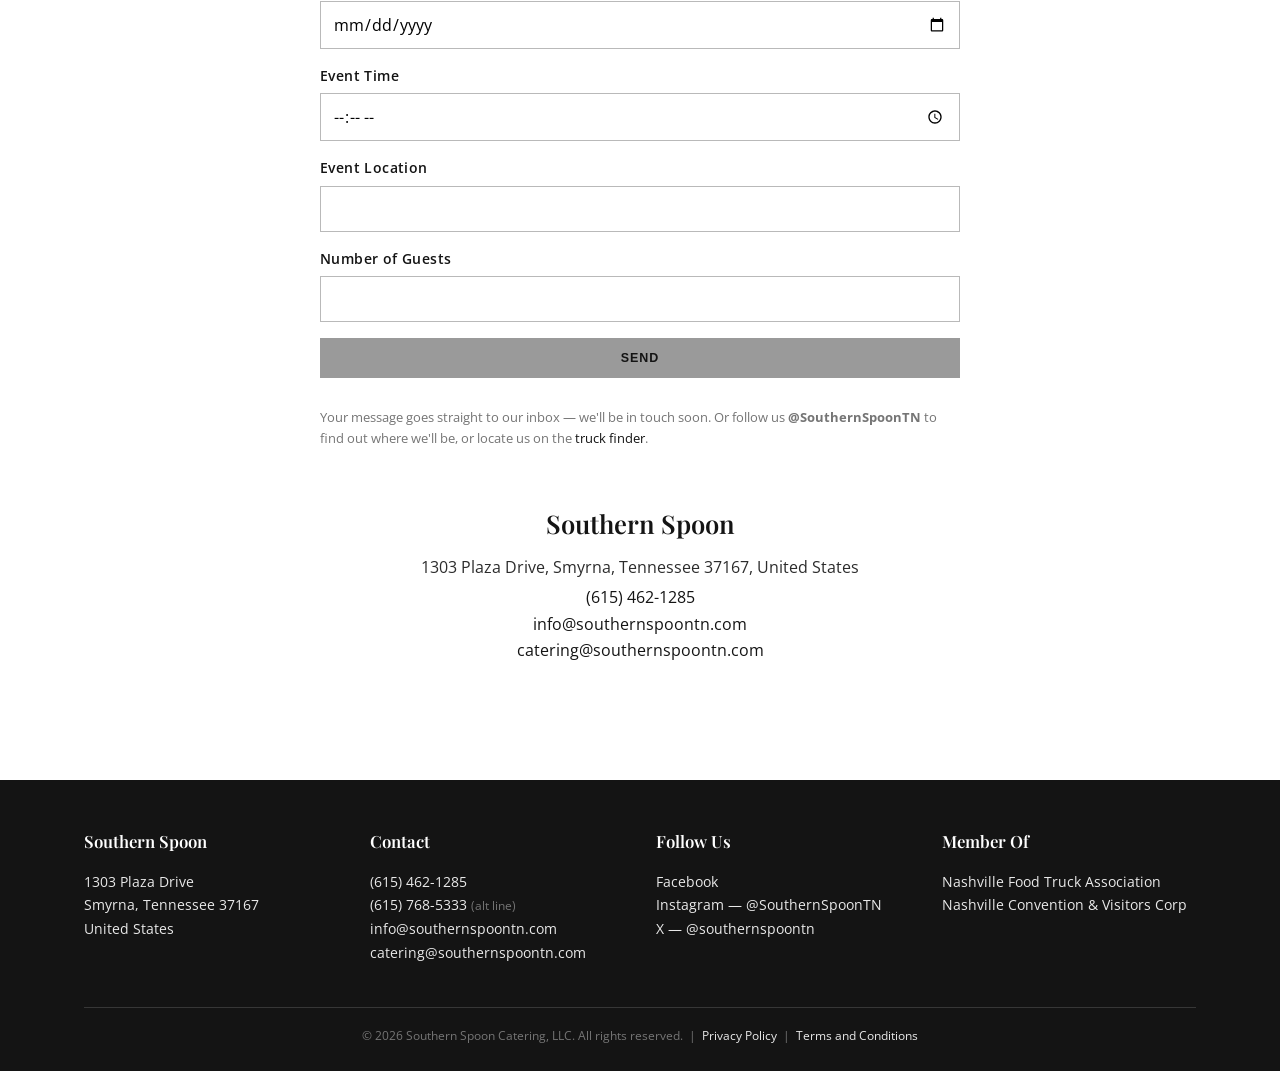
==== commit 299d81c2: "Rebuild homepage flow: hero, offerings, and moments gallery Replaces the old repetitive split-sectio" ====
--- a/index.html
+++ b/index.html
@@ -14,17 +14,17 @@
 <meta property="og:title" content="Southern Spoon | Nashville Catering & Food Truck">
 <meta property="og:description" content="Southern comfort food with a creative twist. Full-service catering and a mobile food truck serving Nashville, TN.">
 <meta property="og:url" content="https://southernspoontn.com/">
-<meta property="og:image" content="https://southernspoontn.com/assets/images/wedding-buffet-guests-being-served.webp">
+<meta property="og:image" content="https://southernspoontn.com/assets/images/food-truck-dusk-crowd-trees.webp">
 <meta property="og:locale" content="en_US">
 <meta name="twitter:card" content="summary_large_image">
 <meta name="twitter:site" content="@southernspoontn">
 <meta name="twitter:title" content="Southern Spoon | Nashville Catering & Food Truck">
 <meta name="twitter:description" content="Southern comfort food with a creative twist. Full-service catering and a mobile food truck serving Nashville, TN.">
-<meta name="twitter:image" content="https://southernspoontn.com/assets/images/wedding-buffet-guests-being-served.webp">
+<meta name="twitter:image" content="https://southernspoontn.com/assets/images/food-truck-dusk-crowd-trees.webp">
 
 <link rel="preconnect" href="https://fonts.googleapis.com">
 <link rel="preconnect" href="https://fonts.gstatic.com" crossorigin>
-<link href="https://fonts.googleapis.com/css2?family=Open+Sans:wght@400;600;700&family=Playfair+Display:ital,wght@0,600;0,700;1,600&display=swap" rel="stylesheet">
+<link href="https://fonts.googleapis.com/css2?family=Open+Sans:wght@400;600;700&family=Playfair+Display:ital,wght@0,400;0,600;0,700;1,600&display=swap" rel="stylesheet">
 <link rel="stylesheet" href="css/style.css">
 
 <script type="application/ld+json">
@@ -32,7 +32,7 @@
   "@context": "https://schema.org",
   "@type": "LocalBusiness",
   "name": "Southern Spoon",
-  "image": "https://southernspoontn.com/assets/images/wedding-buffet-guests-being-served.webp",
+  "image": "https://southernspoontn.com/assets/images/food-truck-dusk-crowd-trees.webp",
   "url": "https://southernspoontn.com/",
   "telephone": "+1-615-462-1285",
   "email": "catering@southernspoontn.com",
@@ -74,11 +74,15 @@
       <a href="https://www.facebook.com/southernspoontn" aria-label="Facebook" target="_blank" rel="noopener">f</a>
       <a href="https://www.instagram.com/southernspoontn" aria-label="Instagram" target="_blank" rel="noopener">ig</a>
       <a href="https://x.com/southernspoontn" aria-label="X / Twitter" target="_blank" rel="noopener">x</a>
+      <span class="brand-stripe-h" aria-hidden="true"></span>
     </div>
     <a href="index.html" class="brand-monogram">
       <img src="assets/logos/logo_fb.jpg" alt="Southern Spoon monogram">
     </a>
-    <div class="header-phone"><a href="tel:6154621285">(615) 462-1285</a></div>
+    <div class="header-phone">
+      <span class="brand-stripe-h" aria-hidden="true"></span>
+      <a href="tel:6154621285">(615) 462-1285</a>
+    </div>
   </div>
   <div class="brand-wordmark"><a href="index.html">Southern Spoon<sup>&reg;</sup></a></div>
   <nav class="main-nav" data-open="false">
@@ -104,42 +108,68 @@
   </nav>
 </header>
 
-<section class="split-section split-hero">
-  <div class="split-media">
-    <img src="assets/images/wedding-buffet-guests-being-served.webp" alt="Guests being served at a Southern Spoon catered wedding reception cocktail hour" loading="eager" fetchpriority="high">
-  </div>
-  <div class="split-copy">
+<div class="hero home-hero">
+  <img class="hero-bg" src="assets/images/food-truck-dusk-crowd-trees.webp" alt="Guests lined up at the Southern Spoon food truck at dusk" loading="eager" fetchpriority="high">
+  <div class="hero-content">
     <span class="eyebrow">Southern Spoon Catering</span>
     <h1>Southern Comfort with a Creative Twist</h1>
   </div>
-</section>
-
-<section class="split-section">
-  <div class="split-copy">
-    <span class="eyebrow">Catering</span>
-    <h2>Southern Flavors for Your Special Day!</h2>
-    <p>Since 2008, Southern Spoon has been redefining southern cuisine for couples and families in Nashville, TN. We specialize in turning classic southern favorites into unforgettable dishes that make your big day truly special.</p>
-    <p>Led by Chef Adam Barnes, our team combines a love for southern flavors with fresh, modern techniques to create a menu that's uniquely yours. From intimate gatherings to grand celebrations, we're here to bring warmth, flavor, and creativity to your wedding or event.</p>
-    <p>At Southern Spoon, every meal is made with heart. Let us help make your special moments even more delicious.</p>
-    <a class="btn" href="catering-info.html">Find Out More</a>
-  </div>
-  <div class="split-media">
-    <img src="assets/images/reception-table-long-formal-setting.webp" alt="Long formal wedding reception table catered by Southern Spoon" loading="lazy">
-  </div>
-</section>
-
-<section class="split-section">
-  <div class="split-media">
-    <img src="assets/images/food-truck-wide-daytime-grass.webp" alt="Southern Spoon food truck parked on grass on a sunny day" loading="lazy">
-  </div>
-  <div class="split-copy">
-    <span class="eyebrow">Food Truck</span>
-    <h2>Southern Flavor on the Move!</h2>
-    <p>Nashville's favorite mobile kitchen is here to bring bold southern flavors straight to you!</p>
-    <p><em><strong>Want to find us?</strong></em></p>
-    <p>Follow us <strong>@SouthernSpoonTN</strong> to see where we'll be serving up southern goodness next!</p>
-    <p>Delicious, convenient, and always made with heart&mdash;let Southern Spoon make your day even tastier!</p>
-    <a class="btn" href="about-us.html">Find Out More</a>
+</div>
+
+<section class="intro-strip">
+  <div class="container">
+    <p>Since 2008, Southern Spoon has turned classic Southern flavor into something new — for weddings, corporate events, and the food truck line that started it all.</p>
+  </div>
+</section>
+
+<section class="offerings">
+  <div class="container">
+    <div class="offerings-grid">
+      <div class="offering-card">
+        <div class="photo-frame">
+          <img src="assets/images/passed-appetizer-tray-evening-event.webp" alt="Server presenting a tray of passed appetizers at a Southern Spoon catered evening event" loading="lazy">
+        </div>
+        <span class="eyebrow-label">Catering</span>
+        <h3>Southern Flavors, Elevated for Your Big Day</h3>
+        <p>Grazing tables, wood-fired mains, and menus designed around your event — led by Chef Adam Barnes, made with the same care for an intimate dinner as a 200-guest reception.</p>
+        <a class="btn" href="catering-info.html">Find Out More</a>
+      </div>
+      <div class="offering-card">
+        <div class="photo-frame">
+          <img src="assets/images/customers-lined-up-food-truck.webp" alt="Guests lined up at the Southern Spoon food truck, Jarvis, in the park" loading="lazy">
+        </div>
+        <span class="eyebrow-label">Food Truck</span>
+        <h3>Bold Southern Flavor, Wherever You Are</h3>
+        <p>Meet Jarvis, our fully-equipped mobile kitchen — a 30-foot, ten-ton operation bringing the same menu we cater weddings with straight to the street.</p>
+        <a class="btn" href="about-us.html">Find Out More</a>
+      </div>
+    </div>
+  </div>
+</section>
+
+<section class="moments alt">
+  <div class="container">
+    <span class="eyebrow-label">The Southern Spoon Experience</span>
+    <h2>A Few of Our Favorite Moments</h2>
+    <hr class="section-divider" style="margin-left:0;">
+    <div class="moments-grid">
+      <a class="moment moment-large" href="photos.html">
+        <img src="assets/images/bride-groom-eating-appetizers-wedding.webp" alt="Bride and groom enjoying appetizers at their Southern Spoon catered wedding" loading="lazy">
+      </a>
+      <a class="moment" href="photos.html">
+        <img src="assets/images/reception-table-menu-cards-candles.webp" alt="Elegant Southern Spoon reception table setting with plated salads, menu cards, and candlelight" loading="lazy">
+      </a>
+      <a class="moment" href="photos.html">
+        <img src="assets/images/plated-fried-chicken-mash-greens-overhead.webp" alt="Overhead view of plated fried chicken with mashed potatoes and greens" loading="lazy">
+      </a>
+      <a class="moment" href="photos.html">
+        <img src="assets/images/plated-brisket-entree-overhead.webp" alt="Overhead view of a plated brisket entree from Southern Spoon" loading="lazy">
+      </a>
+      <a class="moment" href="photos.html">
+        <img src="assets/images/guests-charcuterie-spread-evening-event.webp" alt="Guests serving themselves at a Southern Spoon evening event spread" loading="lazy">
+      </a>
+    </div>
+    <p class="moments-more"><a href="photos.html">See all our photos &rarr;</a></p>
   </div>
 </section>
 
@@ -206,7 +236,7 @@
     <h3>Southern Spoon</h3>
     <p>1303 Plaza Drive, Smyrna, Tennessee 37167, United States</p>
     <p>
-      (615) 768-5333<br>
+      <a href="tel:6154621285">(615) 462-1285</a><br>
       <a href="mailto:info@southernspoontn.com">info@southernspoontn.com</a><br>
       <a href="mailto:catering@southernspoontn.com">catering@southernspoontn.com</a>
     </p>
@@ -223,8 +253,8 @@
       <div>
         <h4>Contact</h4>
         <p>
-          (615) 768-5333<br>
-          (615) 462-1285<br>
+          <a href="tel:6154621285">(615) 462-1285</a><br>
+          <a href="tel:6157685333">(615) 768-5333</a> <span style="color:var(--gray-500); font-size:0.85em;">(alt line)</span><br>
           <a href="mailto:info@southernspoontn.com">info@southernspoontn.com</a><br>
           <a href="mailto:catering@southernspoontn.com">catering@southernspoontn.com</a>
         </p>
--- a/css/style.css
+++ b/css/style.css
@@ -54,10 +54,23 @@
 
 .site-header {
   background: var(--white);
-  border-bottom: 1px solid var(--gray-100);
   position: sticky;
   top: 0;
   z-index: 100;
+}
+
+/* Brand stripe — a subtle nod to Jarvis's black/white/gray pinstripe awning,
+   framing the logo without crossing through it */
+
+.brand-stripe-h {
+  flex: 1 1 auto;
+  height: 7px;
+  align-self: center;
+  background-image: repeating-linear-gradient(
+    90deg,
+    var(--black) 0, var(--black) 1px,
+    var(--white) 1px, var(--white) 3px
+  );
 }
 
 .header-top {
@@ -71,13 +84,18 @@
 }
 
 .header-phone {
-  justify-self: end;
+  justify-self: stretch;
+  display: flex;
+  align-items: center;
+  justify-content: flex-end;
+  gap: 18px;
   font-size: 0.95rem;
   color: var(--charcoal);
 }
 
 .header-phone a {
   border-bottom: 1px solid transparent;
+  white-space: nowrap;
 }
 
 .header-phone a:hover {
@@ -98,8 +116,9 @@
 
 .social-links {
   display: flex;
+  align-items: center;
   gap: 12px;
-  justify-self: start;
+  justify-self: stretch;
 }
 
 .social-links a {
@@ -128,9 +147,10 @@
 
 .brand-wordmark a {
   font-family: var(--font-heading);
+  font-weight: 400;
   font-size: 2.1rem;
   color: var(--black);
-  letter-spacing: 0.01em;
+  letter-spacing: 0.03em;
 }
 
 .brand-wordmark sup {
@@ -314,6 +334,18 @@
   z-index: 0;
 }
 
+/* Homepage hero: busier photo needs a stronger, more even overlay + soft
+   blur so the text stays the clear focal point */
+
+.home-hero .hero-bg {
+  filter: blur(3px);
+  transform: scale(1.04);
+}
+
+.home-hero.hero::before {
+  background: rgba(0,0,0,0.5);
+}
+
 .hero-content {
   position: relative;
   z-index: 1;
@@ -347,65 +379,26 @@
   text-shadow: 0 1px 14px rgba(0,0,0,0.9);
 }
 
-/* Split hero / content sections: photo on one side, plain text on the other */
-
-.split-section {
-  display: grid;
-  grid-template-columns: 1fr 1fr;
-  align-items: stretch;
-}
-
-.split-media {
-  position: relative;
-  min-height: 420px;
-}
-
-.split-media img {
-  position: absolute;
-  inset: 0;
-  width: 100%;
-  height: 100%;
-  object-fit: cover;
-}
-
-.split-copy {
-  background: var(--white);
-  display: flex;
-  flex-direction: column;
-  justify-content: center;
-  padding: 60px;
-}
-
-.split-hero .split-copy {
-  background: var(--off-white);
-}
-
-.split-copy .eyebrow {
-  display: block;
-  font-size: 0.78rem;
-  letter-spacing: 0.3em;
-  text-transform: uppercase;
-  margin-bottom: 16px;
-  color: var(--gray-500);
-}
-
-.split-copy h1,
-.split-copy h2 {
-  font-size: 2.6rem;
-  margin: 0 0 16px;
-}
-
-.split-hero .split-copy h1 {
-  font-size: 2.9rem;
-}
-
-.split-copy p {
-  margin: 0 0 14px;
-}
-
-.split-copy .btn {
-  margin-top: 10px;
-  align-self: flex-start;
+/* Homepage hero: even glow (vs. a directional drop-shadow) keeps the
+   text legible where the photo goes bright, not just where it's dark */
+
+.home-hero .eyebrow {
+  text-shadow:
+    0 0 2px #000, 0 0 2px #000,
+    0 0 6px #000, 0 0 6px #000,
+    0 0 14px rgba(0,0,0,0.95),
+    0 0 26px rgba(0,0,0,0.85),
+    0 0 44px rgba(0,0,0,0.7);
+}
+
+.home-hero h1 {
+  text-shadow:
+    0 0 3px #000, 0 0 3px #000,
+    0 0 8px #000, 0 0 8px #000,
+    0 0 16px rgba(0,0,0,0.95),
+    0 0 30px rgba(0,0,0,0.9),
+    0 0 55px rgba(0,0,0,0.8),
+    0 0 90px rgba(0,0,0,0.65);
 }
 
 /* Dark CTA band */
@@ -586,6 +579,111 @@
   padding: 9px 16px;
   font-size: 0.88rem;
   color: var(--charcoal);
+}
+
+/* Homepage intro strip */
+
+.intro-strip {
+  background: var(--off-white);
+  text-align: center;
+  padding: 56px 24px;
+}
+
+.intro-strip p {
+  max-width: 640px;
+  margin: 0 auto;
+  font-family: var(--font-heading);
+  font-size: 1.4rem;
+  font-style: normal;
+  font-weight: 400;
+  letter-spacing: 0.01em;
+  color: var(--charcoal);
+  line-height: 1.5;
+}
+
+/* Homepage offerings (Catering / Food Truck) */
+
+.offerings {
+  padding: 72px 0;
+}
+
+.offerings-grid {
+  display: grid;
+  grid-template-columns: 1fr 1fr;
+  gap: 48px;
+}
+
+.offering-card .photo-frame {
+  margin-bottom: 24px;
+}
+
+.offering-card h3 {
+  font-size: 1.6rem;
+  margin: 0 0 10px;
+}
+
+.offering-card p {
+  margin: 0 0 18px;
+  color: var(--gray-700);
+}
+
+@media (max-width: 900px) {
+  .offerings-grid {
+    grid-template-columns: 1fr;
+    gap: 40px;
+  }
+}
+
+/* Homepage moments grid */
+
+.moments-grid {
+  display: grid;
+  grid-template-columns: repeat(4, 1fr);
+  grid-auto-rows: 180px;
+  gap: 10px;
+  margin-top: 32px;
+}
+
+.moment {
+  position: relative;
+  display: block;
+  overflow: hidden;
+  background: var(--gray-100);
+}
+
+.moment img {
+  width: 100%;
+  height: 100%;
+  object-fit: cover;
+  transition: transform 0.5s ease;
+}
+
+.moment:hover img {
+  transform: scale(1.06);
+}
+
+.moment-large {
+  grid-column: span 2;
+  grid-row: span 2;
+}
+
+.moments-more {
+  text-align: center;
+  margin: 28px 0 0;
+}
+
+.moments-more a {
+  font-size: 0.85rem;
+  letter-spacing: 0.08em;
+  text-transform: uppercase;
+  border-bottom: 1px solid var(--black);
+}
+
+@media (max-width: 800px) {
+  .moments-grid {
+    grid-template-columns: repeat(2, 1fr);
+    grid-auto-rows: 140px;
+  }
 }
 
 /* Photo carousel */
@@ -876,6 +974,10 @@
     font-size: 0.85rem;
   }
 
+  .brand-stripe-h {
+    display: none;
+  }
+
   .brand-wordmark a {
     font-size: 1.6rem;
   }
@@ -925,27 +1027,6 @@
     padding: 0 0 0 24px;
   }
 
-  .split-section {
-    grid-template-columns: 1fr;
-  }
-
-  .split-media {
-    min-height: 260px;
-  }
-
-  .split-copy {
-    padding: 40px 24px;
-  }
-
-  .split-copy h1,
-  .split-copy h2 {
-    font-size: 2rem;
-  }
-
-  .split-hero .split-copy h1 {
-    font-size: 2.2rem;
-  }
-
   .hero {
     padding: 70px 20px;
   }
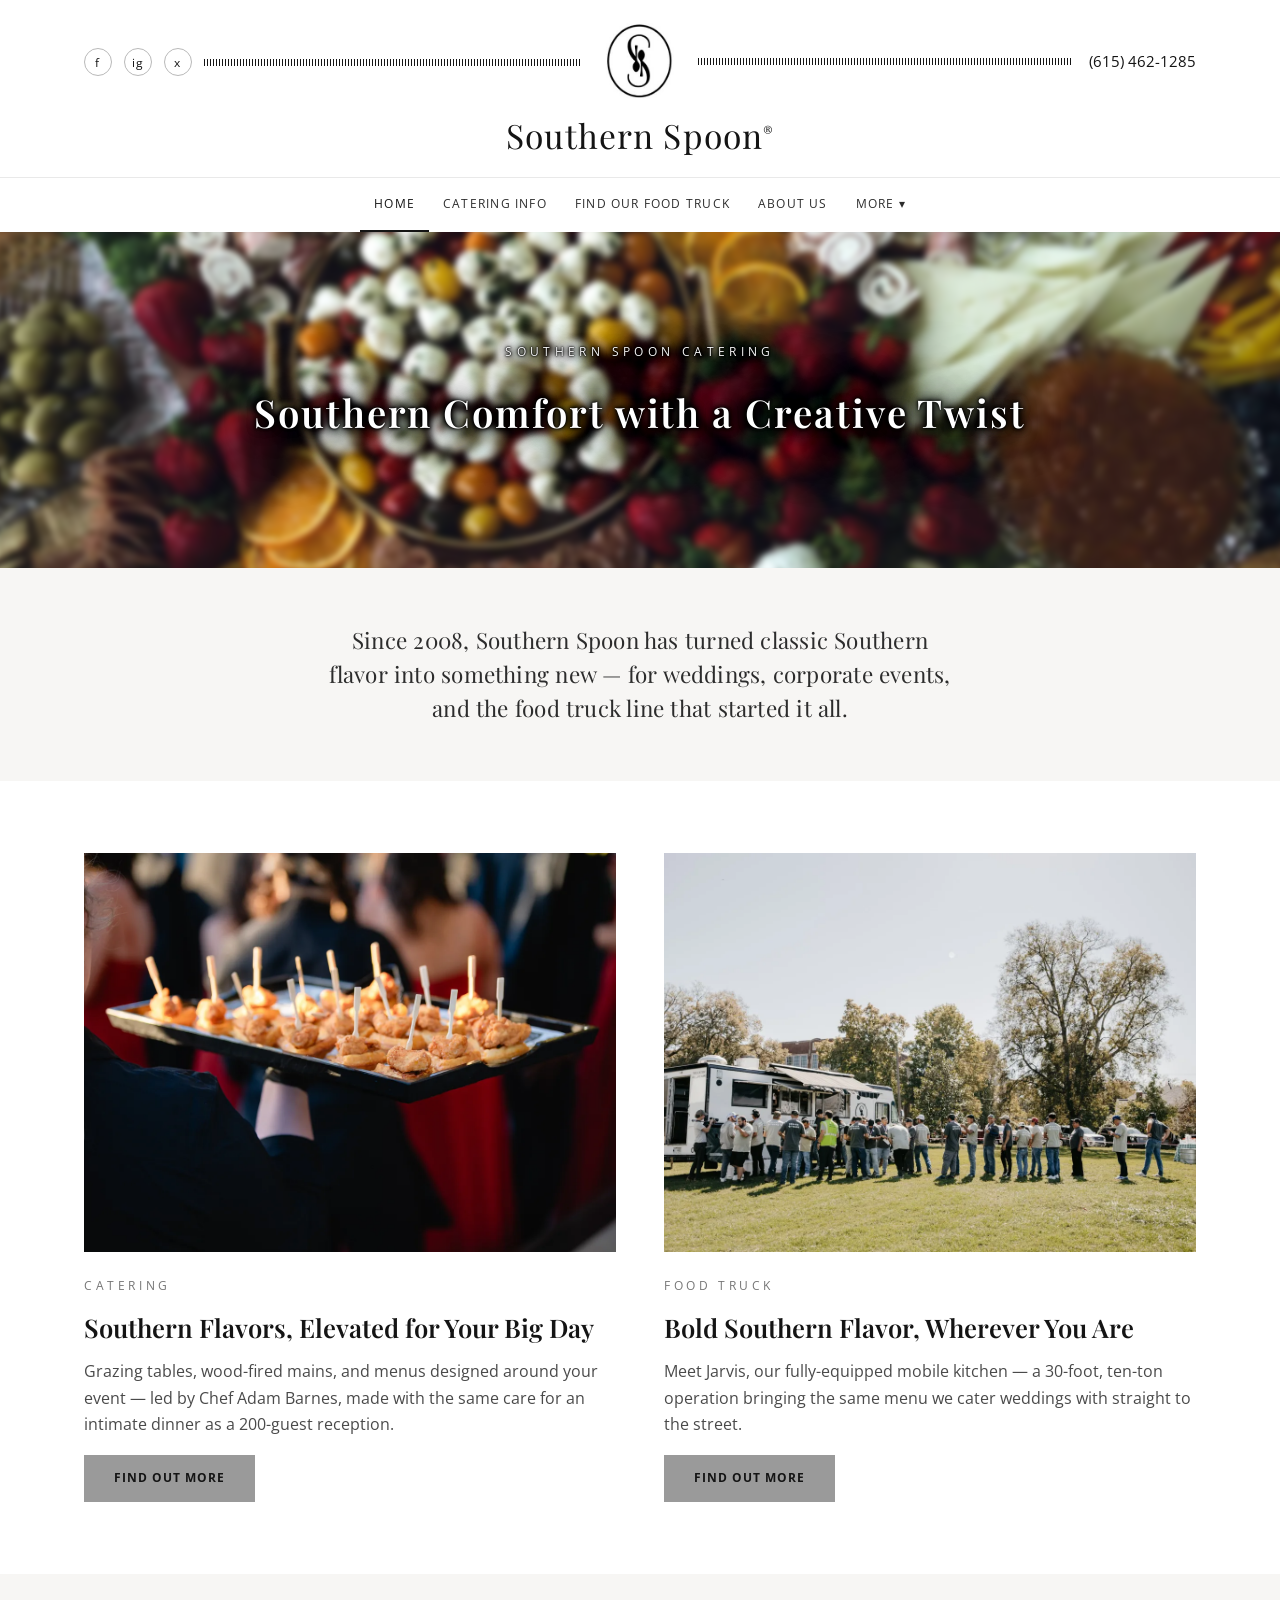
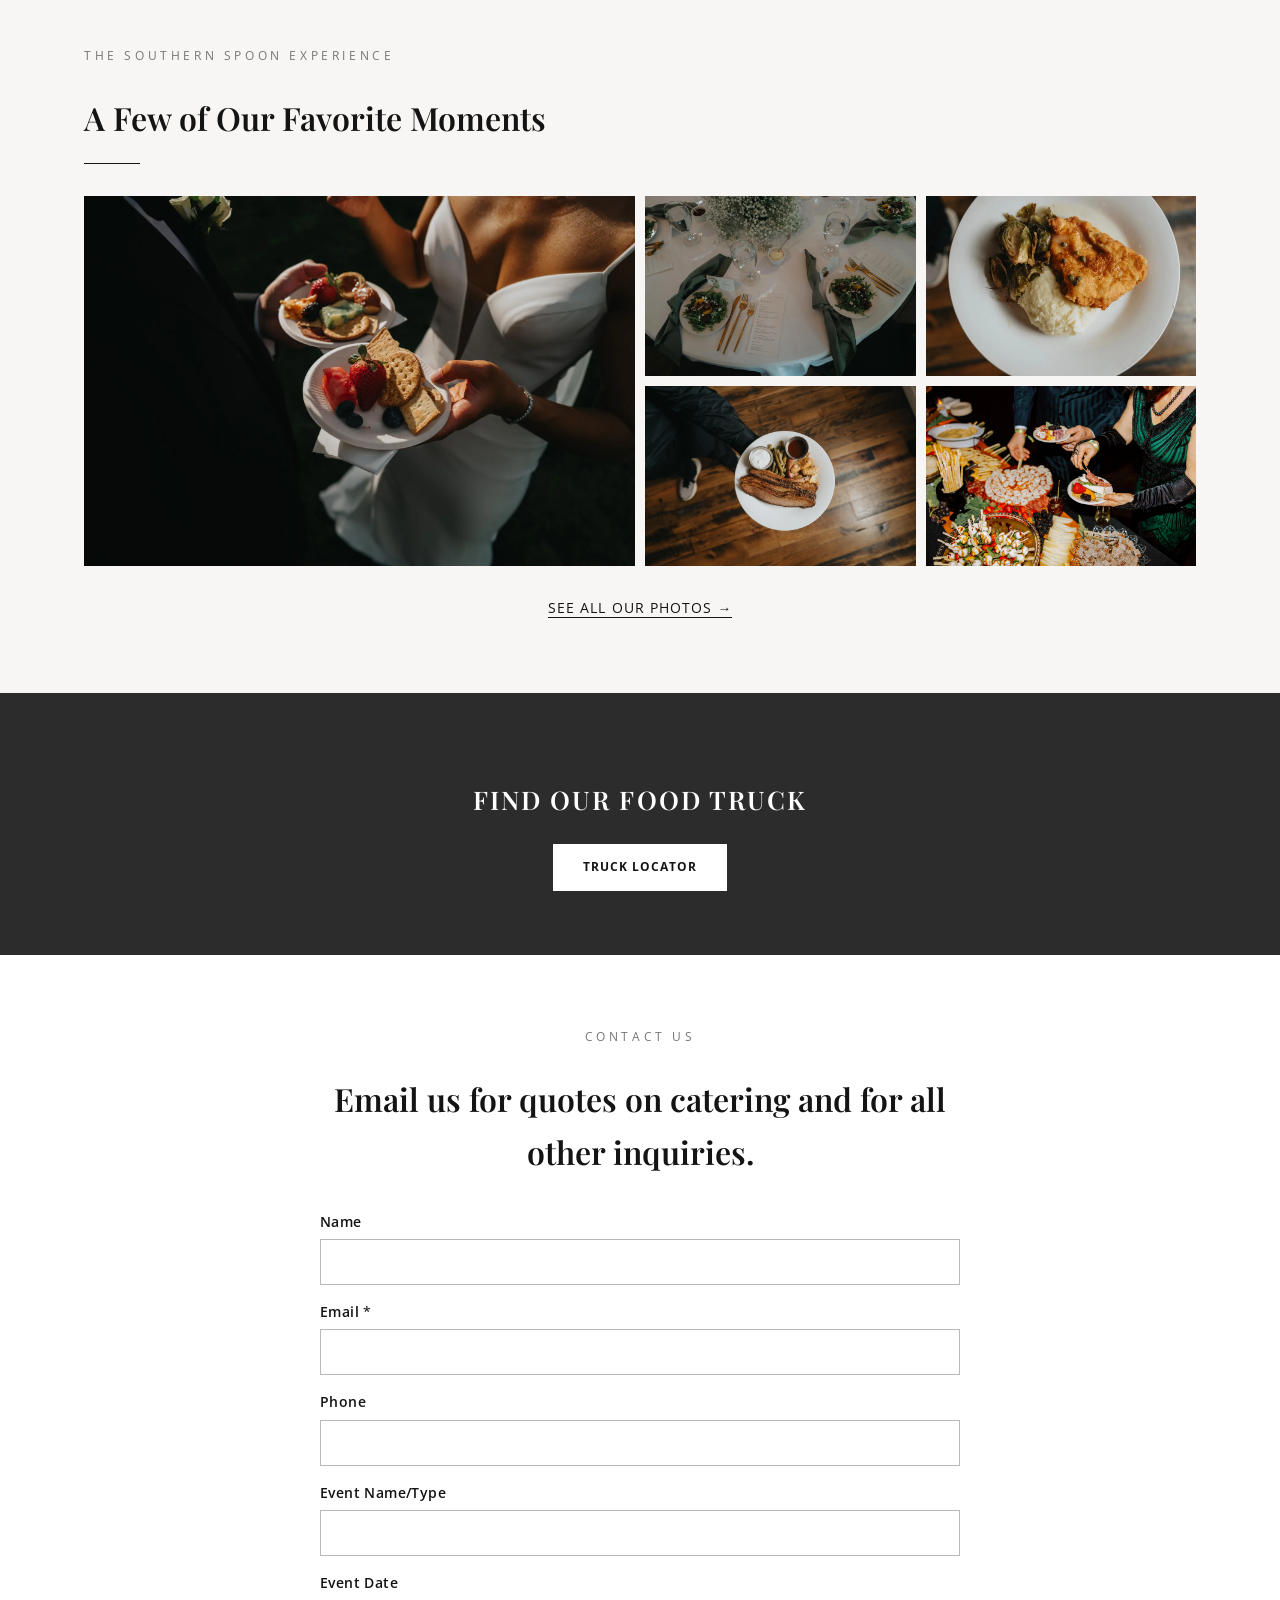
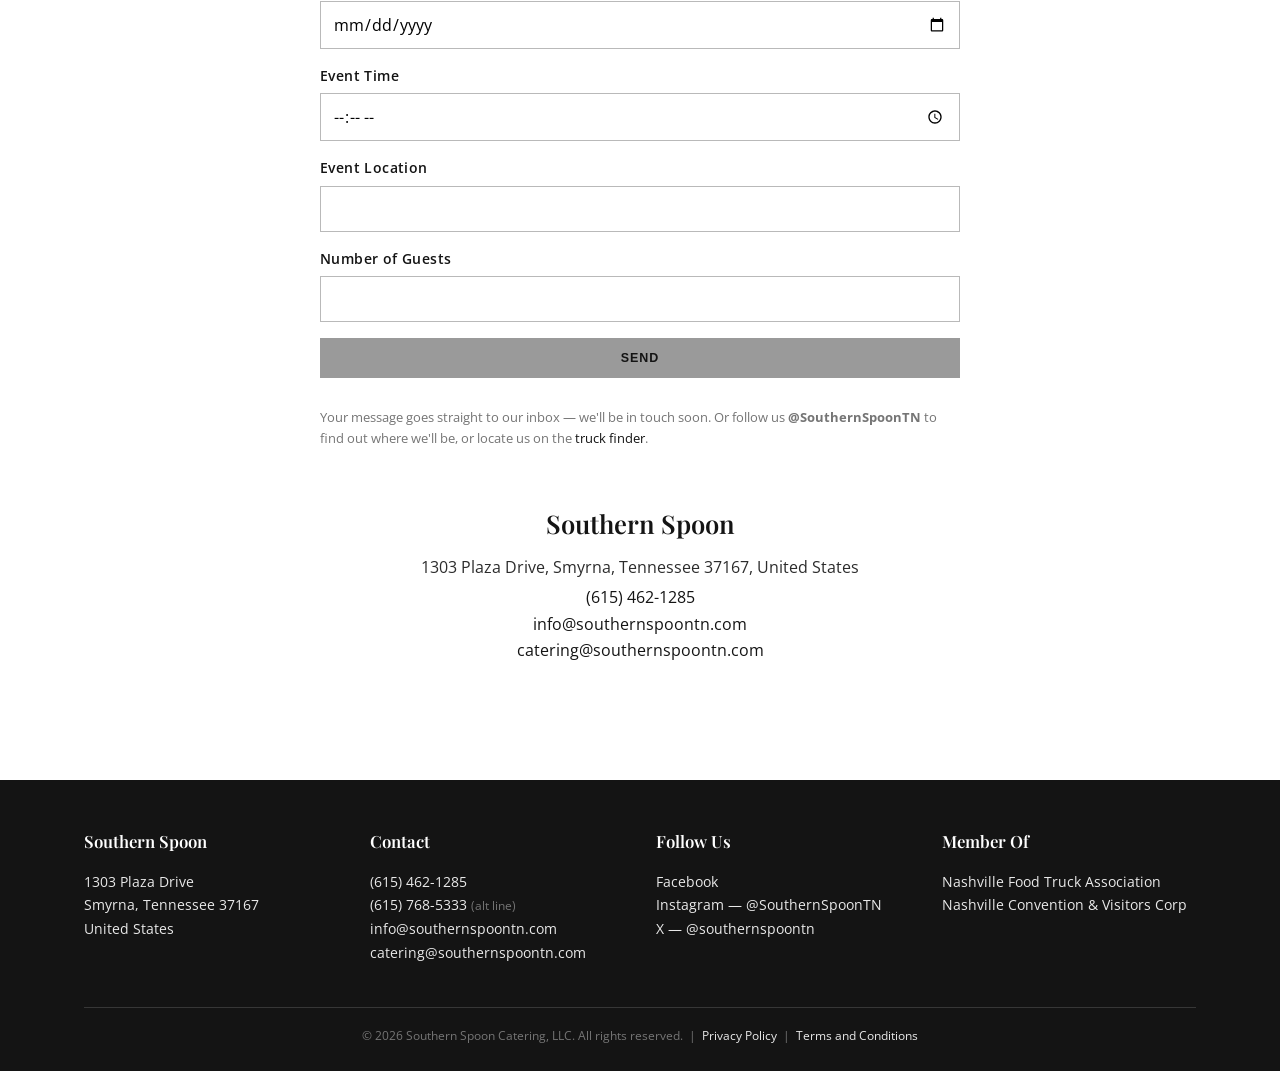
==== commit 0d823716: "Swap homepage hero photo to charcuterie spread Replaces the black-and-white food-truck-crowd hero wi" ====
--- a/index.html
+++ b/index.html
@@ -14,13 +14,13 @@
 <meta property="og:title" content="Southern Spoon | Nashville Catering & Food Truck">
 <meta property="og:description" content="Southern comfort food with a creative twist. Full-service catering and a mobile food truck serving Nashville, TN.">
 <meta property="og:url" content="https://southernspoontn.com/">
-<meta property="og:image" content="https://southernspoontn.com/assets/images/food-truck-dusk-crowd-trees.webp">
+<meta property="og:image" content="https://southernspoontn.com/assets/images/charcuterie-mozzarella-prosciutto-spread.webp">
 <meta property="og:locale" content="en_US">
 <meta name="twitter:card" content="summary_large_image">
 <meta name="twitter:site" content="@southernspoontn">
 <meta name="twitter:title" content="Southern Spoon | Nashville Catering & Food Truck">
 <meta name="twitter:description" content="Southern comfort food with a creative twist. Full-service catering and a mobile food truck serving Nashville, TN.">
-<meta name="twitter:image" content="https://southernspoontn.com/assets/images/food-truck-dusk-crowd-trees.webp">
+<meta name="twitter:image" content="https://southernspoontn.com/assets/images/charcuterie-mozzarella-prosciutto-spread.webp">
 
 <link rel="preconnect" href="https://fonts.googleapis.com">
 <link rel="preconnect" href="https://fonts.gstatic.com" crossorigin>
@@ -32,7 +32,7 @@
   "@context": "https://schema.org",
   "@type": "LocalBusiness",
   "name": "Southern Spoon",
-  "image": "https://southernspoontn.com/assets/images/food-truck-dusk-crowd-trees.webp",
+  "image": "https://southernspoontn.com/assets/images/charcuterie-mozzarella-prosciutto-spread.webp",
   "url": "https://southernspoontn.com/",
   "telephone": "+1-615-462-1285",
   "email": "catering@southernspoontn.com",
@@ -109,7 +109,7 @@
 </header>
 
 <div class="hero home-hero">
-  <img class="hero-bg" src="assets/images/food-truck-dusk-crowd-trees.webp" alt="Guests lined up at the Southern Spoon food truck at dusk" loading="eager" fetchpriority="high">
+  <img class="hero-bg" src="assets/images/charcuterie-mozzarella-prosciutto-spread.webp" alt="A vibrant Southern Spoon charcuterie spread with mozzarella, prosciutto, and citrus" loading="eager" fetchpriority="high">
   <div class="hero-content">
     <span class="eyebrow">Southern Spoon Catering</span>
     <h1>Southern Comfort with a Creative Twist</h1>
